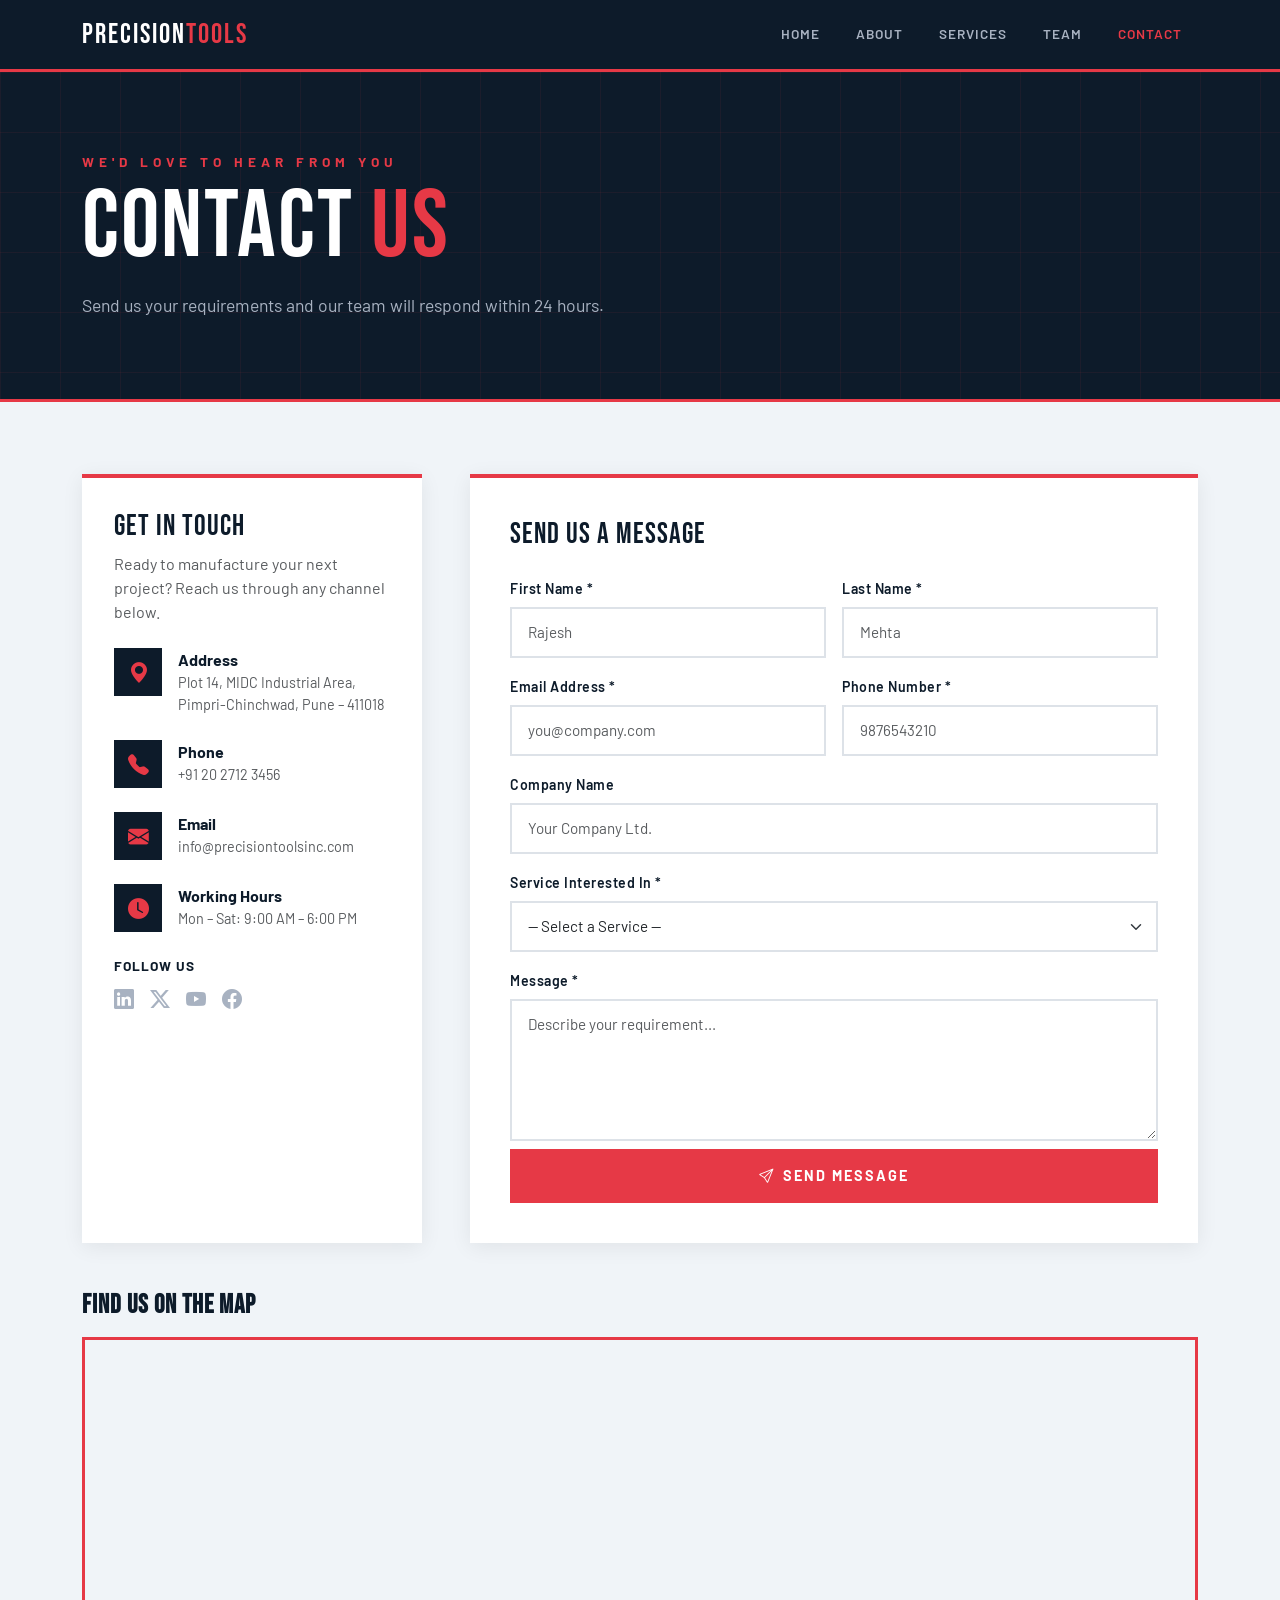
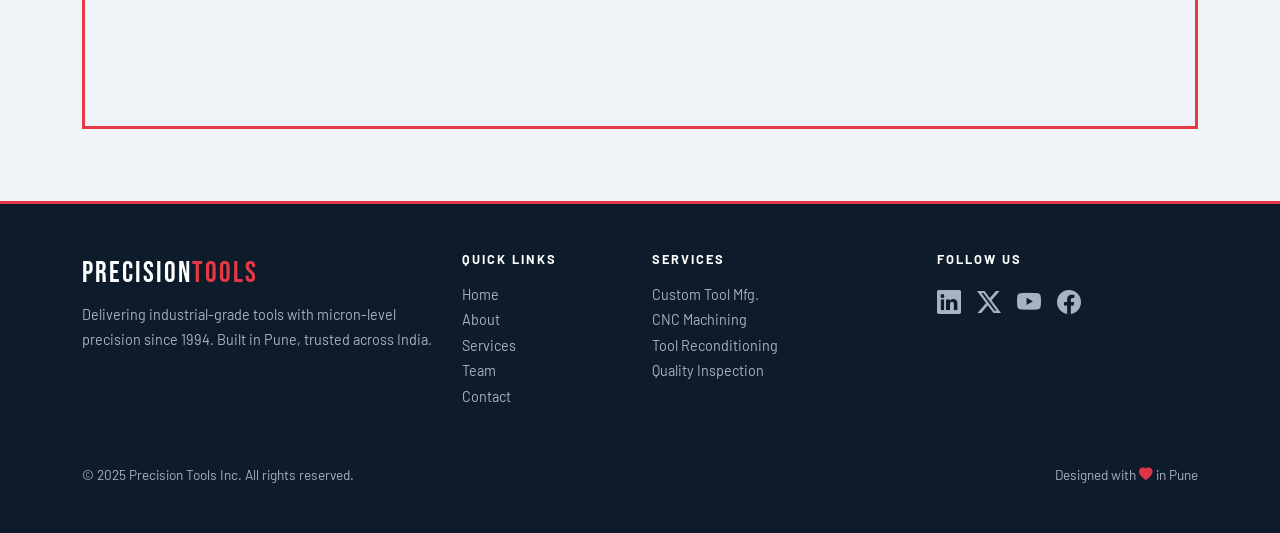
==== contact.html @ 05308b81 "Create contact.html" ====
<!DOCTYPE html>
<html lang="en">
<head>
  <meta charset="UTF-8" />
  <meta name="viewport" content="width=device-width, initial-scale=1.0"/>
  <title>Contact Us — Precision Tools Inc.</title>

  <!-- Bootstrap 5 CSS -->
  <link href="https://cdn.jsdelivr.net/npm/bootstrap@5.3.3/dist/css/bootstrap.min.css" rel="stylesheet"/>
  <!-- Bootstrap Icons -->
  <link href="https://cdn.jsdelivr.net/npm/bootstrap-icons@1.11.3/font/bootstrap-icons.css" rel="stylesheet"/>
  <!-- Google Fonts -->
  <link href="https://fonts.googleapis.com/css2?family=Bebas+Neue&family=Barlow:wght@300;400;500;600;700&display=swap" rel="stylesheet"/>
  <!-- Our Custom CSS -->
  <link rel="stylesheet" href="style.css"/>
</head>
<body>

<!-- ════════════════════════════════════════════════════════
     STICKY NAVBAR
════════════════════════════════════════════════════════ -->
<nav id="mainNav" class="navbar navbar-expand-lg">
  <div class="container">
    <a href="index.html" class="nav-brand">Precision<span>Tools</span></a>
    <button class="navbar-toggler" type="button" data-bs-toggle="collapse" data-bs-target="#navMenu">
      <span class="navbar-toggler-icon"></span>
    </button>
    <div class="collapse navbar-collapse" id="navMenu">
      <ul class="navbar-nav ms-auto gap-lg-1">
        <li class="nav-item"><a class="nav-link" href="index.html#home">Home</a></li>
        <li class="nav-item"><a class="nav-link" href="index.html#about">About</a></li>
        <li class="nav-item"><a class="nav-link" href="index.html#services">Services</a></li>
        <li class="nav-item"><a class="nav-link" href="index.html#team">Team</a></li>
        <li class="nav-item"><a class="nav-link active" href="contact.html">Contact</a></li>
      </ul>
    </div>
  </div>
</nav>

<!-- ════════════════════════════════════════════════════════
     PAGE HERO BANNER
════════════════════════════════════════════════════════ -->
<section class="contact-hero">
  <div class="container">
    <p class="hero-eyebrow mb-2">We'd Love to Hear From You</p>
    <h1 class="contact-hero-title">Contact <span>Us</span></h1>
    <p class="contact-hero-sub">Send us your requirements and our team will respond within 24 hours.</p>
  </div>
</section>

<!-- ════════════════════════════════════════════════════════
     CONTACT SECTION
════════════════════════════════════════════════════════ -->
<section id="contact" class="py-5 py-lg-6" style="background:var(--light);">
  <div class="container py-4">
    <div class="row g-5">

      <!-- Info Column -->
      <div class="col-lg-4">
        <div class="contact-info-box reveal">
          <h5 class="contact-box-title">Get In Touch</h5>
          <p class="text-muted mb-4">Ready to manufacture your next project? Reach us through any channel below.</p>

          <div class="contact-info-item">
            <div class="contact-icon"><i class="bi bi-geo-alt-fill"></i></div>
            <div>
              <strong>Address</strong>
              <p class="mb-0 text-muted" style="font-size:.9rem;">Plot 14, MIDC Industrial Area,<br>Pimpri-Chinchwad, Pune – 411018</p>
            </div>
          </div>

          <div class="contact-info-item">
            <div class="contact-icon"><i class="bi bi-telephone-fill"></i></div>
            <div>
              <strong>Phone</strong>
              <p class="mb-0 text-muted" style="font-size:.9rem;">+91 20 2712 3456</p>
            </div>
          </div>

          <div class="contact-info-item">
            <div class="contact-icon"><i class="bi bi-envelope-fill"></i></div>
            <div>
              <strong>Email</strong>
              <p class="mb-0 text-muted" style="font-size:.9rem;">info@precisiontoolsinc.com</p>
            </div>
          </div>

          <div class="contact-info-item">
            <div class="contact-icon"><i class="bi bi-clock-fill"></i></div>
            <div>
              <strong>Working Hours</strong>
              <p class="mb-0 text-muted" style="font-size:.9rem;">Mon – Sat: 9:00 AM – 6:00 PM</p>
            </div>
          </div>

          <!-- Social -->
          <div class="mt-4">
            <p class="fw-bold mb-2" style="font-size:.85rem; letter-spacing:1px; text-transform:uppercase;">Follow Us</p>
            <div class="d-flex gap-3 fs-5">
              <a href="#" class="contact-social-link"><i class="bi bi-linkedin"></i></a>
              <a href="#" class="contact-social-link"><i class="bi bi-twitter-x"></i></a>
              <a href="#" class="contact-social-link"><i class="bi bi-youtube"></i></a>
              <a href="#" class="contact-social-link"><i class="bi bi-facebook"></i></a>
            </div>
          </div>
        </div>
      </div>

      <!-- Form Column -->
      <div class="col-lg-8 reveal">
        <div class="contact-form-box">
          <h4 class="form-box-title mb-4">Send Us a Message</h4>

          <div id="formSuccess">
            <i class="bi bi-check-circle-fill me-2"></i>Thank you! Your message has been sent. We'll be in touch shortly.
          </div>

          <form id="contactForm" novalidate>
            <div class="row g-3">
              <div class="col-md-6">
                <label class="form-label" for="fname">First Name *</label>
                <input type="text" class="form-control" id="fname" placeholder="Rajesh" required minlength="2"/>
                <div class="invalid-feedback">Please enter your first name (min 2 characters).</div>
              </div>
              <div class="col-md-6">
                <label class="form-label" for="lname">Last Name *</label>
                <input type="text" class="form-control" id="lname" placeholder="Mehta" required minlength="2"/>
                <div class="invalid-feedback">Please enter your last name.</div>
              </div>
              <div class="col-md-6">
                <label class="form-label" for="email">Email Address *</label>
                <input type="email" class="form-control" id="email" placeholder="you@company.com" required/>
                <div class="invalid-feedback">Please enter a valid email address.</div>
              </div>
              <div class="col-md-6">
                <label class="form-label" for="phone">Phone Number *</label>
                <input type="tel" class="form-control" id="phone" placeholder="9876543210" required/>
                <div class="invalid-feedback">Enter a valid 10-digit Indian mobile number.</div>
              </div>
              <div class="col-12">
                <label class="form-label" for="company">Company Name</label>
                <input type="text" class="form-control" id="company" placeholder="Your Company Ltd."/>
              </div>
              <div class="col-12">
                <label class="form-label" for="service">Service Interested In *</label>
                <select class="form-select" id="service" required>
                  <option value="">— Select a Service —</option>
                  <option>Custom Tool Manufacturing</option>
                  <option>CNC Precision Machining</option>
                  <option>Tool Reconditioning</option>
                  <option>Quality Inspection</option>
                  <option>General Enquiry</option>
                </select>
                <div class="invalid-feedback">Please select a service.</div>
              </div>
              <div class="col-12">
                <label class="form-label" for="message">Message *</label>
                <textarea class="form-control" id="message" rows="5" placeholder="Describe your requirement..." required minlength="20"></textarea>
                <div class="invalid-feedback">Message must be at least 20 characters.</div>
              </div>
              <div class="col-12 mt-2">
                <button type="submit" class="btn-rust w-100 py-3">
                  <i class="bi bi-send me-2"></i>Send Message
                </button>
              </div>
            </div>
          </form>
        </div>
      </div>

    </div>

    <!-- Google Map Embed -->
    <div class="row mt-5 reveal">
      <div class="col-12">
        <h5 class="fw-bold mb-3" style="font-family:var(--font-display); font-size:1.6rem; letter-spacing:1px;">Find Us on the Map</h5>
        <div class="map-wrap">
          <iframe
            src="https://www.google.com/maps/embed?pb=!1m18!1m12!1m3!1d3781.7!2d73.8!3d18.62!2m3!1f0!2f0!3f0!3m2!1i1024!2i768!4f13.1!3m3!1m2!1s0x0%3A0x0!2sPimpri-Chinchwad%2C+Pune!5e0!3m2!1sen!2sin!4v1234567890"
            width="100%" height="380" style="border:0;" allowfullscreen="" loading="lazy"
            referrerpolicy="no-referrer-when-downgrade" title="Precision Tools Inc. Location">
          </iframe>
        </div>
      </div>
    </div>

  </div>
</section>

<!-- ════════════════════════════════════════════════════════
     FOOTER
════════════════════════════════════════════════════════ -->
<footer class="py-5">
  <div class="container">
    <div class="row g-4 mb-4">
      <div class="col-lg-4">
        <div class="brand mb-2">Precision<span>Tools</span></div>
        <p style="font-size:.9rem; line-height:1.7;">Delivering industrial-grade tools with micron-level precision since 1994. Built in Pune, trusted across India.</p>
      </div>
      <div class="col-sm-6 col-lg-2">
        <h6 class="text-white fw-bold mb-3 text-uppercase" style="letter-spacing:2px; font-size:.8rem;">Quick Links</h6>
        <ul class="list-unstyled" style="font-size:.9rem;">
          <li class="mb-1"><a href="index.html#home">Home</a></li>
          <li class="mb-1"><a href="index.html#about">About</a></li>
          <li class="mb-1"><a href="index.html#services">Services</a></li>
          <li class="mb-1"><a href="index.html#team">Team</a></li>
          <li><a href="contact.html">Contact</a></li>
        </ul>
      </div>
      <div class="col-sm-6 col-lg-3">
        <h6 class="text-white fw-bold mb-3 text-uppercase" style="letter-spacing:2px; font-size:.8rem;">Services</h6>
        <ul class="list-unstyled" style="font-size:.9rem;">
          <li class="mb-1"><a href="#">Custom Tool Mfg.</a></li>
          <li class="mb-1"><a href="#">CNC Machining</a></li>
          <li class="mb-1"><a href="#">Tool Reconditioning</a></li>
          <li><a href="#">Quality Inspection</a></li>
        </ul>
      </div>
      <div class="col-lg-3">
        <h6 class="text-white fw-bold mb-3 text-uppercase" style="letter-spacing:2px; font-size:.8rem;">Follow Us</h6>
        <div class="d-flex gap-3 fs-4">
          <a href="#"><i class="bi bi-linkedin"></i></a>
          <a href="#"><i class="bi bi-twitter-x"></i></a>
          <a href="#"><i class="bi bi-youtube"></i></a>
          <a href="#"><i class="bi bi-facebook"></i></a>
        </div>
      </div>
    </div>
    <hr class="footer-divider"/>
    <div class="d-flex flex-wrap justify-content-between align-items-center" style="font-size:.85rem;">
      <span>© 2025 Precision Tools Inc. All rights reserved.</span>
      <span>Designed with <i class="bi bi-heart-fill text-danger"></i> in Pune</span>
    </div>
  </div>
</footer>

<button id="backTop" title="Back to top"><i class="bi bi-arrow-up"></i></button>

<!-- Bootstrap JS -->
<script src="https://cdn.jsdelivr.net/npm/bootstrap@5.3.3/dist/js/bootstrap.bundle.min.js"></script>
<script>
  /* Nav shadow */
  const nav = document.getElementById('mainNav');
  window.addEventListener('scroll', () => nav.classList.toggle('scrolled', window.scrollY > 10));

  /* Scroll reveal */
  const reveals = document.querySelectorAll('.reveal');
  new IntersectionObserver((entries) => {
    entries.forEach(e => { if (e.isIntersecting) e.target.classList.add('visible'); });
  }, { threshold: 0.12 }).observe(reveals[0]);
  reveals.forEach(el => new IntersectionObserver((entries) => {
    entries.forEach(e => { if (e.isIntersecting) e.target.classList.add('visible'); });
  }, { threshold: 0.1 }).observe(el));

  /* Back to top */
  const backTop = document.getElementById('backTop');
  window.addEventListener('scroll', () => backTop.classList.toggle('show', window.scrollY > 300));
  backTop.addEventListener('click', () => window.scrollTo({ top: 0, behavior: 'smooth' }));

  /* Phone validation */
  const phoneInput = document.getElementById('phone');
  phoneInput.addEventListener('input', () => {
    const cleaned = phoneInput.value.replace(/[\s\-\+]/g, '');
    phoneInput.setCustomValidity(/^[6-9]\d{9}$/.test(cleaned) ? '' : 'invalid');
  });

  /* Form submit */
  const form = document.getElementById('contactForm');
  form.addEventListener('submit', function(e) {
    e.preventDefault();
    form.classList.add('was-validated');
    if (!form.checkValidity()) return;

    const btn = form.querySelector('button[type="submit"]');
    btn.innerHTML = '<span class="spinner-border spinner-border-sm me-2"></span>Sending…';
    btn.disabled = true;

    setTimeout(() => {
      form.reset();
      form.classList.remove('was-validated');
      btn.innerHTML = '<i class="bi bi-send me-2"></i>Send Message';
      btn.disabled = false;
      const success = document.getElementById('formSuccess');
      success.style.display = 'block';
      success.scrollIntoView({ behavior: 'smooth', block: 'center' });
      setTimeout(() => { success.style.display = 'none'; }, 6000);
    }, 1800);
  });

  /* Mobile menu close */
  document.querySelectorAll('.navbar-nav .nav-link').forEach(link => {
    link.addEventListener('click', () => {
      const menu = document.getElementById('navMenu');
      if (menu.classList.contains('show')) document.querySelector('.navbar-toggler').click();
    });
  });
</script>
</body>
</html>
---- style.css ----
:root {
  --steel:   #0d1b2a;
  --iron:    #1b263b;
  --rust:    #e63946;
  --silver:  #a8b2c1;
  --light:   #f0f4f8;
  --white:   #ffffff;
  --font-display: 'Bebas Neue', sans-serif;
  --font-body:    'Barlow', sans-serif;
  --nav-h: 72px;
}

/* ─── Reset / Base ──────────────────────────────────────── */
*, *::before, *::after { box-sizing: border-box; margin: 0; }
html { scroll-behavior: smooth; }
body {
  font-family: var(--font-body);
  background: var(--light);
  color: var(--steel);
  overflow-x: hidden;
}
section { scroll-margin-top: var(--nav-h); }

/* ─── Sticky Navbar ─────────────────────────────────────── */
#mainNav {
  background: var(--steel);
  height: var(--nav-h);
  position: sticky;
  top: 0;
  z-index: 1030;
  border-bottom: 3px solid var(--rust);
  transition: box-shadow .3s;
}
#mainNav.scrolled { box-shadow: 0 4px 24px rgba(0,0,0,.45); }
.nav-brand {
  font-family: var(--font-display);
  font-size: 1.75rem;
  letter-spacing: 2px;
  color: var(--white);
  text-decoration: none;
}
.nav-brand span { color: var(--rust); }
.navbar-toggler { border-color: var(--silver); }
.navbar-toggler-icon {
  background-image: url("data:image/svg+xml,%3csvg xmlns='http://www.w3.org/2000/svg' viewBox='0 0 30 30'%3e%3cpath stroke='rgba(168,178,193,1)' stroke-width='2' d='M4 7h22M4 15h22M4 23h22'/%3e%3c/svg%3e");
}
.navbar-nav .nav-link {
  color: var(--silver) !important;
  font-weight: 600;
  letter-spacing: 1px;
  text-transform: uppercase;
  font-size: .85rem;
  padding: .5rem 1rem !important;
  position: relative;
  transition: color .25s;
}
.navbar-nav .nav-link::after {
  content: '';
  position: absolute;
  bottom: -2px; left: 50%;
  width: 0; height: 2px;
  background: var(--rust);
  transition: width .3s, left .3s;
}
.navbar-nav .nav-link:hover { color: var(--white) !important; }
.navbar-nav .nav-link:hover::after { width: 100%; left: 0; }
.navbar-nav .nav-link.active { color: var(--rust) !important; }

/* ─── Hero Section ──────────────────────────────────────── */
#home {
  position: relative;
  min-height: calc(100vh - var(--nav-h));
  background: var(--steel);
  display: flex;
  align-items: center;
  overflow: hidden;
}
#home::before {
  content: '';
  position: absolute; inset: 0;
  background-image:
    linear-gradient(rgba(230,57,70,.08) 1px, transparent 1px),
    linear-gradient(90deg, rgba(230,57,70,.08) 1px, transparent 1px);
  background-size: 60px 60px;
  opacity: .6;
}
#home::after {
  content: '';
  position: absolute;
  right: -10%;
  top: 0;
  width: 55%;
  height: 100%;
  background: linear-gradient(135deg, var(--iron) 60%, transparent 100%);
  clip-path: polygon(15% 0,100% 0,100% 100%,0 100%);
}
.hero-content { position: relative; z-index: 2; }
.hero-eyebrow {
  font-size: .85rem;
  letter-spacing: 5px;
  text-transform: uppercase;
  color: var(--rust);
  font-weight: 700;
}
.hero-title {
  font-family: var(--font-display);
  font-size: clamp(3.5rem, 9vw, 7rem);
  line-height: .95;
  color: var(--white);
  letter-spacing: 2px;
}
.hero-title span { color: var(--rust); }
.hero-sub {
  font-size: 1.15rem;
  color: var(--silver);
  max-width: 520px;
  line-height: 1.7;
}
.btn-rust {
  background: var(--rust);
  color: #fff;
  font-family: var(--font-body);
  font-weight: 700;
  letter-spacing: 2px;
  text-transform: uppercase;
  padding: .85rem 2.5rem;
  border: none;
  border-radius: 0;
  font-size: .9rem;
  transition: background .25s, transform .2s;
  cursor: pointer;
}
.btn-rust:hover { background: #c1121f; color: #fff; transform: translateY(-2px); }
.btn-outline-silver {
  color: var(--silver);
  border: 2px solid var(--silver);
  font-weight: 700;
  letter-spacing: 2px;
  text-transform: uppercase;
  padding: .82rem 2.5rem;
  border-radius: 0;
  font-size: .9rem;
  transition: all .25s;
  text-decoration: none;
  display: inline-block;
}
.btn-outline-silver:hover { background: var(--silver); color: var(--steel); }
.hero-stat {
  border-left: 3px solid var(--rust);
  padding-left: 1rem;
}
.hero-stat .num {
  font-family: var(--font-display);
  font-size: 2.4rem;
  color: var(--white);
  line-height: 1;
}
.hero-stat .lbl { font-size: .8rem; color: var(--silver); letter-spacing: 2px; text-transform: uppercase; }

/* ─── Section Titles ─────────────────────────────────────── */
.section-tag {
  font-size: .8rem;
  letter-spacing: 4px;
  text-transform: uppercase;
  color: var(--rust);
  font-weight: 700;
}
.section-title {
  font-family: var(--font-display);
  font-size: clamp(2.2rem, 5vw, 3.5rem);
  color: var(--steel);
  letter-spacing: 1px;
  line-height: 1.05;
}
.title-line {
  width: 60px; height: 4px;
  background: var(--rust);
  margin: .75rem 0 1.5rem;
}

/* ─── About Section ──────────────────────────────────────── */
#about { background: var(--white); }
.about-img-wrap {
  position: relative;
  padding: 1.5rem 1.5rem 0 0;
}
.about-img-wrap img {
  width: 100%; display: block;
  border-radius: 2px;
  position: relative; z-index: 1;
}
.about-img-wrap::before {
  content: '';
  position: absolute;
  top: 0; right: 0;
  width: 80%; height: 80%;
  background: var(--rust);
  border-radius: 2px;
  z-index: 0;
}
.feature-icon {
  width: 48px; height: 48px;
  background: var(--rust);
  color: #fff;
  display: flex; align-items: center; justify-content: center;
  font-size: 1.3rem;
  flex-shrink: 0;
}

/* ─── Services ───────────────────────────────────────────── */
#services { background: var(--light); }
.service-card {
  background: var(--white);
  border-top: 4px solid var(--rust);
  padding: 2rem 1.75rem;
  height: 100%;
  transition: transform .3s, box-shadow .3s;
  box-shadow: 0 2px 12px rgba(0,0,0,.06);
}
.service-card:hover { transform: translateY(-6px); box-shadow: 0 12px 32px rgba(0,0,0,.12); }
.service-icon {
  font-size: 2.5rem;
  color: var(--rust);
  margin-bottom: 1rem;
}
.service-card h5 {
  font-family: var(--font-display);
  font-size: 1.4rem;
  letter-spacing: 1px;
  color: var(--steel);
}
.service-card p { color: #555; font-size: .95rem; line-height: 1.7; }

/* ─── Team ───────────────────────────────────────────────── */
#team { background: var(--steel); }
#team .section-title { color: var(--white); }
#team .section-tag { color: var(--rust); }
.team-card {
  background: var(--iron);
  overflow: hidden;
  transition: transform .3s, box-shadow .3s;
}
.team-card:hover { transform: translateY(-6px); box-shadow: 0 16px 40px rgba(0,0,0,.4); }
.team-avatar {
  width: 100%;
  aspect-ratio: 1;
  object-fit: cover;
  display: block;
  filter: grayscale(30%);
  transition: filter .3s;
}
.team-card:hover .team-avatar { filter: grayscale(0%); }
.team-info { padding: 1.5rem; }
.team-info h5 {
  font-family: var(--font-display);
  font-size: 1.4rem;
  color: var(--white);
  letter-spacing: 1px;
}
.team-info .role { color: var(--rust); font-size: .82rem; letter-spacing: 3px; text-transform: uppercase; font-weight: 700; }
.team-info p { color: var(--silver); font-size: .9rem; line-height: 1.6; margin-top: .75rem; }
.team-social a {
  color: var(--silver);
  margin-right: .75rem;
  font-size: 1.1rem;
  transition: color .2s;
}
.team-social a:hover { color: var(--rust); }

/* ─── Contact ────────────────────────────────────────────── */
#contact { background: var(--white); }
.contact-info-item {
  display: flex; align-items: flex-start; gap: 1rem;
  margin-bottom: 1.5rem;
}
.contact-icon {
  width: 48px; height: 48px;
  background: var(--steel);
  color: var(--rust);
  display: flex; align-items: center; justify-content: center;
  font-size: 1.3rem;
  flex-shrink: 0;
}
.form-control, .form-select {
  border-radius: 0 !important;
  border: 2px solid #dde2e8;
  padding: .75rem 1rem;
  font-family: var(--font-body);
  font-size: .95rem;
  transition: border-color .25s;
}
.form-control:focus, .form-select:focus {
  border-color: var(--rust);
  box-shadow: 0 0 0 .2rem rgba(230,57,70,.15);
}
.form-label { font-weight: 600; font-size: .88rem; letter-spacing: .5px; color: var(--steel); }
.form-control.is-invalid { border-color: var(--rust); }
.invalid-feedback { font-size: .82rem; }
#formSuccess {
  display: none;
  border-left: 4px solid #28a745;
  padding: 1rem 1.25rem;
  background: #f0fff4;
  color: #155724;
  font-weight: 600;
  margin-bottom: 1.5rem;
}

/* ─── Footer ─────────────────────────────────────────────── */
footer {
  background: var(--steel);
  border-top: 3px solid var(--rust);
  color: var(--silver);
}
footer .brand {
  font-family: var(--font-display);
  font-size: 1.8rem;
  letter-spacing: 2px;
  color: var(--white);
}
footer .brand span { color: var(--rust); }
footer a { color: var(--silver); text-decoration: none; transition: color .2s; }
footer a:hover { color: var(--rust); }
.footer-divider { border-color: var(--iron); }

/* ─── Scroll-reveal Animation ─────────────────────────────── */
.reveal { opacity: 0; transform: translateY(32px); transition: opacity .6s ease, transform .6s ease; }
.reveal.visible { opacity: 1; transform: none; }

/* ─── Back to Top ─────────────────────────────────────────── */
#backTop {
  position: fixed;
  bottom: 2rem; right: 2rem;
  width: 46px; height: 46px;
  background: var(--rust);
  color: #fff;
  border: none;
  display: flex; align-items: center; justify-content: center;
  font-size: 1.2rem;
  opacity: 0;
  pointer-events: none;
  transition: opacity .3s;
  z-index: 999;
  cursor: pointer;
}
#backTop.show { opacity: 1; pointer-events: auto; }

/* ─── Contact Page — Hero Banner ─────────────────────────── */
.contact-hero {
  background: var(--steel);
  padding: 5rem 0 4rem;
  position: relative;
  overflow: hidden;
  border-bottom: 3px solid var(--rust);
}
.contact-hero::before {
  content: '';
  position: absolute; inset: 0;
  background-image:
    linear-gradient(rgba(230,57,70,.07) 1px, transparent 1px),
    linear-gradient(90deg, rgba(230,57,70,.07) 1px, transparent 1px);
  background-size: 60px 60px;
}
.contact-hero-title {
  font-family: var(--font-display);
  font-size: clamp(3rem, 8vw, 6rem);
  color: var(--white);
  letter-spacing: 2px;
  line-height: 1;
  position: relative;
}
.contact-hero-title span { color: var(--rust); }
.contact-hero-sub {
  color: var(--silver);
  font-size: 1.1rem;
  margin-top: 1rem;
  position: relative;
}

/* ─── Contact Page — Info Box ────────────────────────────── */
.contact-info-box {
  background: var(--white);
  padding: 2rem;
  border-top: 4px solid var(--rust);
  box-shadow: 0 4px 20px rgba(0,0,0,.07);
  height: 100%;
}
.contact-box-title {
  font-family: var(--font-display);
  font-size: 1.8rem;
  letter-spacing: 1px;
  color: var(--steel);
  margin-bottom: 0.5rem;
}
.contact-social-link {
  color: var(--silver);
  transition: color .2s;
}
.contact-social-link:hover { color: var(--rust); }

/* ─── Contact Page — Form Box ────────────────────────────── */
.contact-form-box {
  background: var(--white);
  padding: 2.5rem;
  border-top: 4px solid var(--rust);
  box-shadow: 0 4px 20px rgba(0,0,0,.07);
}
.form-box-title {
  font-family: var(--font-display);
  font-size: 1.8rem;
  letter-spacing: 1px;
  color: var(--steel);
}

/* ─── Contact Page — Map ─────────────────────────────────── */
.map-wrap {
  border: 3px solid var(--rust);
  overflow: hidden;
}

/* ─── CTA Banner (index.html bottom) ────────────────────── */
.cta-banner {
  background: var(--rust);
  padding: 2.5rem 3rem;
}
.cta-title {
  font-family: var(--font-display);
  font-size: 2rem;
  letter-spacing: 1px;
  color: var(--white);
  margin-bottom: .4rem;
}
.cta-sub { color: rgba(255,255,255,.85); font-size: 1rem; }
.cta-banner .btn-rust {
  background: var(--white);
  color: var(--rust);
  display: inline-block;
  text-decoration: none;
}
.cta-banner .btn-rust:hover { background: var(--steel); color: var(--white); transform: translateY(-2px); }
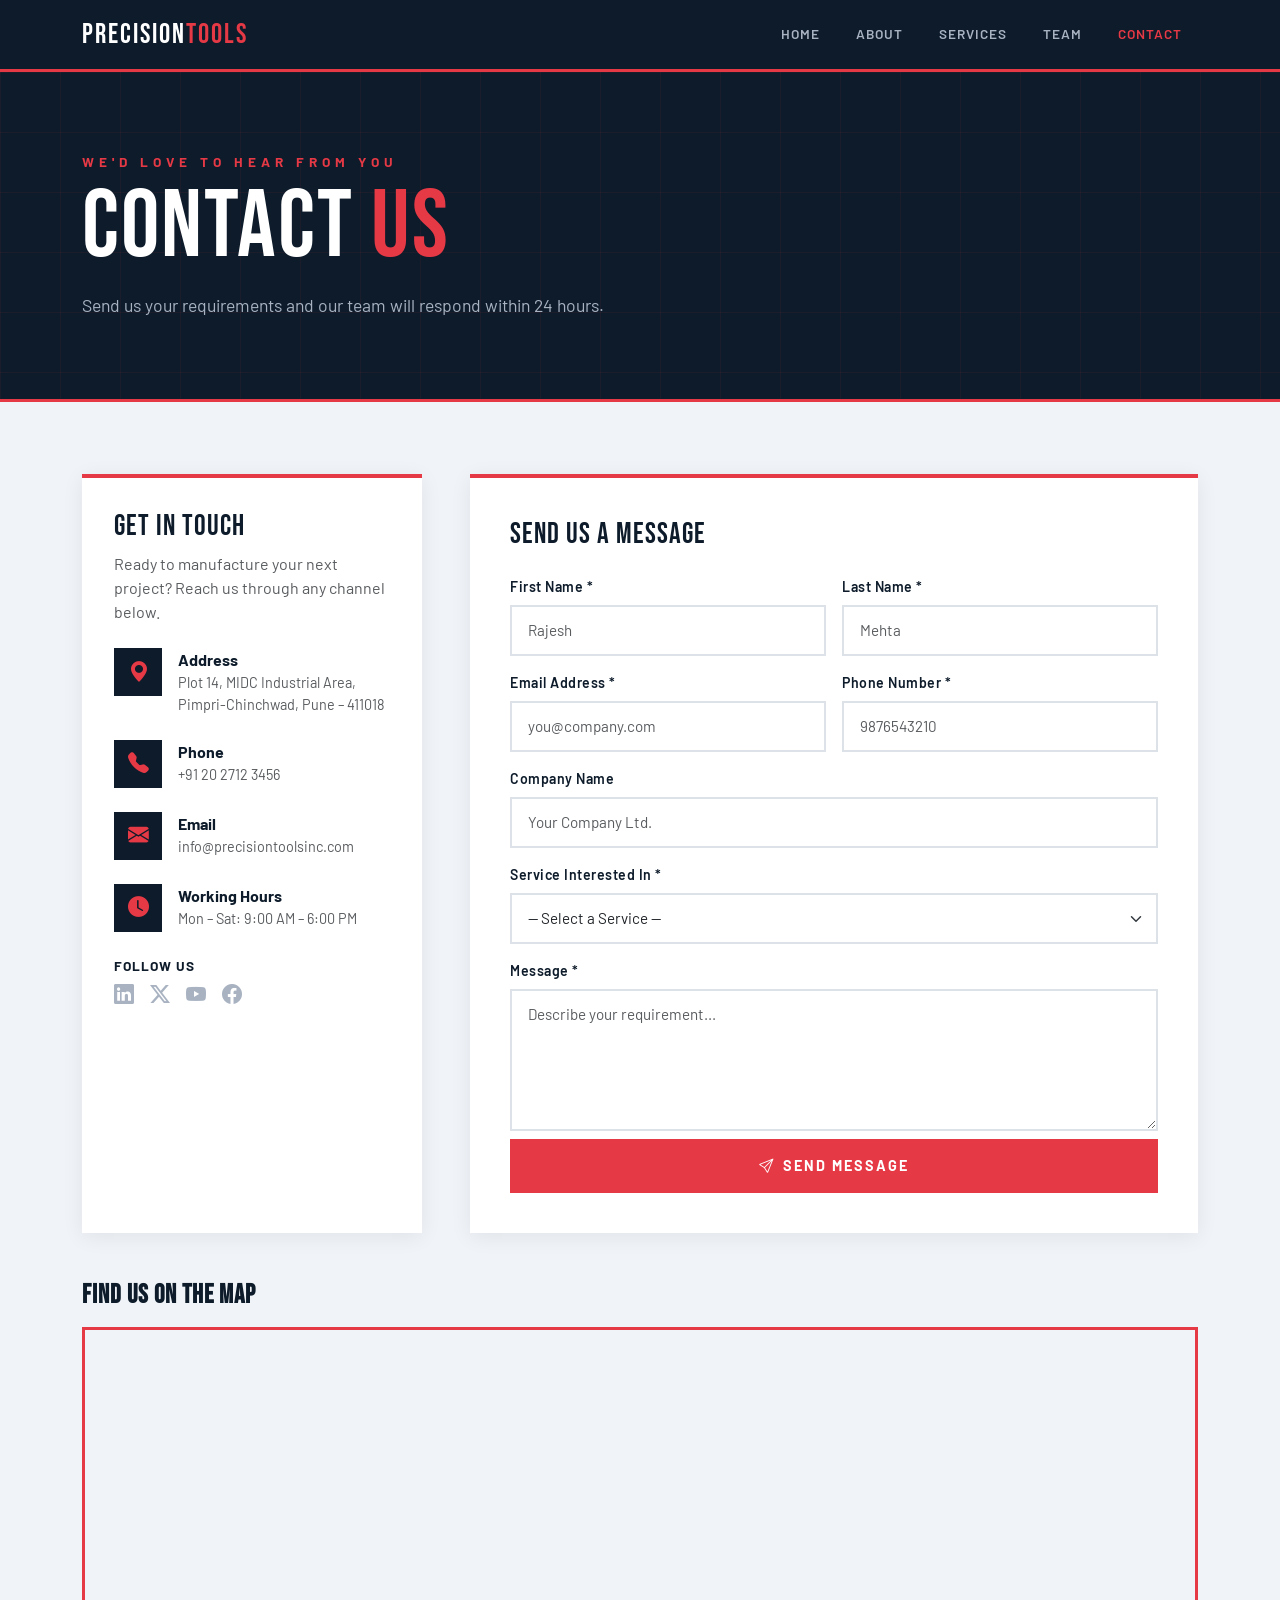
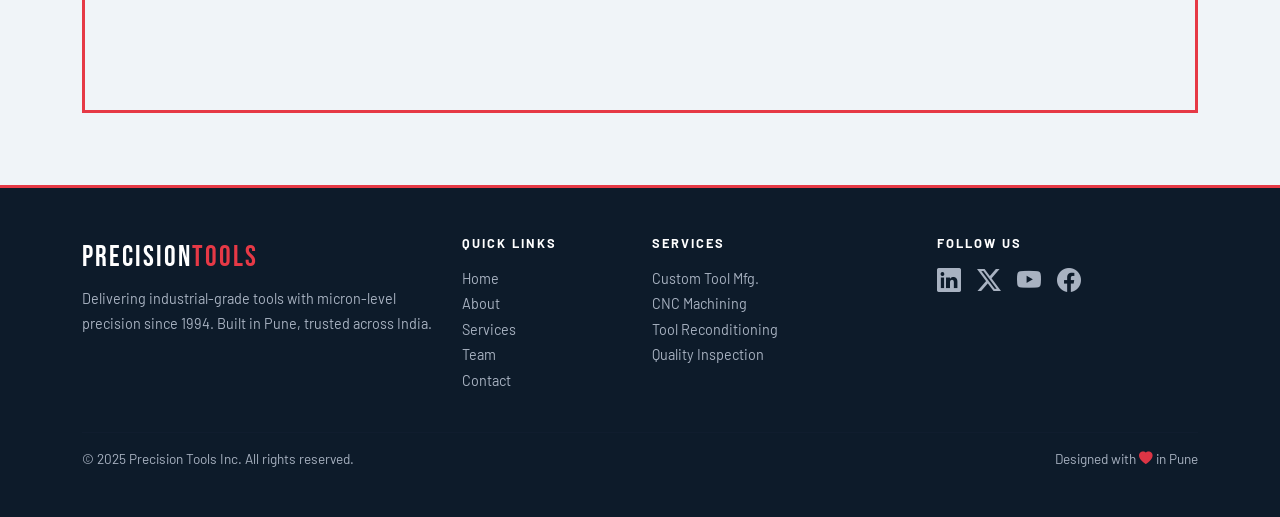
==== commit b800fc49: "Update contact.html" ====
--- a/contact.html
+++ b/contact.html
@@ -1,24 +1,14 @@
-<!DOCTYPE html>
-<html lang="en">
+<html>
 <head>
-  <meta charset="UTF-8" />
-  <meta name="viewport" content="width=device-width, initial-scale=1.0"/>
   <title>Contact Us — Precision Tools Inc.</title>
 
-  <!-- Bootstrap 5 CSS -->
   <link href="https://cdn.jsdelivr.net/npm/bootstrap@5.3.3/dist/css/bootstrap.min.css" rel="stylesheet"/>
-  <!-- Bootstrap Icons -->
   <link href="https://cdn.jsdelivr.net/npm/bootstrap-icons@1.11.3/font/bootstrap-icons.css" rel="stylesheet"/>
-  <!-- Google Fonts -->
   <link href="https://fonts.googleapis.com/css2?family=Bebas+Neue&family=Barlow:wght@300;400;500;600;700&display=swap" rel="stylesheet"/>
-  <!-- Our Custom CSS -->
   <link rel="stylesheet" href="style.css"/>
 </head>
 <body>
 
-<!-- ════════════════════════════════════════════════════════
-     STICKY NAVBAR
-════════════════════════════════════════════════════════ -->
 <nav id="mainNav" class="navbar navbar-expand-lg">
   <div class="container">
     <a href="index.html" class="nav-brand">Precision<span>Tools</span></a>
@@ -37,9 +27,6 @@
   </div>
 </nav>
 
-<!-- ════════════════════════════════════════════════════════
-     PAGE HERO BANNER
-════════════════════════════════════════════════════════ -->
 <section class="contact-hero">
   <div class="container">
     <p class="hero-eyebrow mb-2">We'd Love to Hear From You</p>
@@ -48,9 +35,6 @@
   </div>
 </section>
 
-<!-- ════════════════════════════════════════════════════════
-     CONTACT SECTION
-════════════════════════════════════════════════════════ -->
 <section id="contact" class="py-5 py-lg-6" style="background:var(--light);">
   <div class="container py-4">
     <div class="row g-5">
@@ -93,7 +77,6 @@
             </div>
           </div>
 
-          <!-- Social -->
           <div class="mt-4">
             <p class="fw-bold mb-2" style="font-size:.85rem; letter-spacing:1px; text-transform:uppercase;">Follow Us</p>
             <div class="d-flex gap-3 fs-5">
@@ -105,8 +88,7 @@
           </div>
         </div>
       </div>
-
-      <!-- Form Column -->
+      
       <div class="col-lg-8 reveal">
         <div class="contact-form-box">
           <h4 class="form-box-title mb-4">Send Us a Message</h4>
@@ -169,8 +151,6 @@
       </div>
 
     </div>
-
-    <!-- Google Map Embed -->
     <div class="row mt-5 reveal">
       <div class="col-12">
         <h5 class="fw-bold mb-3" style="font-family:var(--font-display); font-size:1.6rem; letter-spacing:1px;">Find Us on the Map</h5>
@@ -187,9 +167,6 @@
   </div>
 </section>
 
-<!-- ════════════════════════════════════════════════════════
-     FOOTER
-════════════════════════════════════════════════════════ -->
 <footer class="py-5">
   <div class="container">
     <div class="row g-4 mb-4">
@@ -236,14 +213,12 @@
 
 <button id="backTop" title="Back to top"><i class="bi bi-arrow-up"></i></button>
 
-<!-- Bootstrap JS -->
 <script src="https://cdn.jsdelivr.net/npm/bootstrap@5.3.3/dist/js/bootstrap.bundle.min.js"></script>
 <script>
-  /* Nav shadow */
+
   const nav = document.getElementById('mainNav');
   window.addEventListener('scroll', () => nav.classList.toggle('scrolled', window.scrollY > 10));
 
-  /* Scroll reveal */
   const reveals = document.querySelectorAll('.reveal');
   new IntersectionObserver((entries) => {
     entries.forEach(e => { if (e.isIntersecting) e.target.classList.add('visible'); });
@@ -252,19 +227,16 @@
     entries.forEach(e => { if (e.isIntersecting) e.target.classList.add('visible'); });
   }, { threshold: 0.1 }).observe(el));
 
-  /* Back to top */
   const backTop = document.getElementById('backTop');
   window.addEventListener('scroll', () => backTop.classList.toggle('show', window.scrollY > 300));
   backTop.addEventListener('click', () => window.scrollTo({ top: 0, behavior: 'smooth' }));
 
-  /* Phone validation */
   const phoneInput = document.getElementById('phone');
   phoneInput.addEventListener('input', () => {
     const cleaned = phoneInput.value.replace(/[\s\-\+]/g, '');
     phoneInput.setCustomValidity(/^[6-9]\d{9}$/.test(cleaned) ? '' : 'invalid');
   });
 
-  /* Form submit */
   const form = document.getElementById('contactForm');
   form.addEventListener('submit', function(e) {
     e.preventDefault();
@@ -287,7 +259,6 @@
     }, 1800);
   });
 
-  /* Mobile menu close */
   document.querySelectorAll('.navbar-nav .nav-link').forEach(link => {
     link.addEventListener('click', () => {
       const menu = document.getElementById('navMenu');
--- a/style.css
+++ b/style.css
@@ -11,7 +11,6 @@
   --nav-h: 72px;
 }
 
-/* ─── Reset / Base ──────────────────────────────────────── */
 *, *::before, *::after { box-sizing: border-box; margin: 0; }
 html { scroll-behavior: smooth; }
 body {
@@ -22,7 +21,6 @@
 }
 section { scroll-margin-top: var(--nav-h); }
 
-/* ─── Sticky Navbar ─────────────────────────────────────── */
 #mainNav {
   background: var(--steel);
   height: var(--nav-h);
@@ -67,7 +65,6 @@
 .navbar-nav .nav-link:hover::after { width: 100%; left: 0; }
 .navbar-nav .nav-link.active { color: var(--rust) !important; }
 
-/* ─── Hero Section ──────────────────────────────────────── */
 #home {
   position: relative;
   min-height: calc(100vh - var(--nav-h));
@@ -158,7 +155,6 @@
 }
 .hero-stat .lbl { font-size: .8rem; color: var(--silver); letter-spacing: 2px; text-transform: uppercase; }
 
-/* ─── Section Titles ─────────────────────────────────────── */
 .section-tag {
   font-size: .8rem;
   letter-spacing: 4px;
@@ -179,7 +175,6 @@
   margin: .75rem 0 1.5rem;
 }
 
-/* ─── About Section ──────────────────────────────────────── */
 #about { background: var(--white); }
 .about-img-wrap {
   position: relative;
@@ -208,7 +203,6 @@
   flex-shrink: 0;
 }
 
-/* ─── Services ───────────────────────────────────────────── */
 #services { background: var(--light); }
 .service-card {
   background: var(--white);
@@ -232,7 +226,6 @@
 }
 .service-card p { color: #555; font-size: .95rem; line-height: 1.7; }
 
-/* ─── Team ───────────────────────────────────────────────── */
 #team { background: var(--steel); }
 #team .section-title { color: var(--white); }
 #team .section-tag { color: var(--rust); }
@@ -268,7 +261,6 @@
 }
 .team-social a:hover { color: var(--rust); }
 
-/* ─── Contact ────────────────────────────────────────────── */
 #contact { background: var(--white); }
 .contact-info-item {
   display: flex; align-items: flex-start; gap: 1rem;
@@ -307,7 +299,6 @@
   margin-bottom: 1.5rem;
 }
 
-/* ─── Footer ─────────────────────────────────────────────── */
 footer {
   background: var(--steel);
   border-top: 3px solid var(--rust);
@@ -324,11 +315,10 @@
 footer a:hover { color: var(--rust); }
 .footer-divider { border-color: var(--iron); }
 
-/* ─── Scroll-reveal Animation ─────────────────────────────── */
 .reveal { opacity: 0; transform: translateY(32px); transition: opacity .6s ease, transform .6s ease; }
 .reveal.visible { opacity: 1; transform: none; }
 
-/* ─── Back to Top ─────────────────────────────────────────── */
+
 #backTop {
   position: fixed;
   bottom: 2rem; right: 2rem;
@@ -345,8 +335,6 @@
   cursor: pointer;
 }
 #backTop.show { opacity: 1; pointer-events: auto; }
-
-/* ─── Contact Page — Hero Banner ─────────────────────────── */
 .contact-hero {
   background: var(--steel);
   padding: 5rem 0 4rem;
@@ -378,7 +366,6 @@
   position: relative;
 }
 
-/* ─── Contact Page — Info Box ────────────────────────────── */
 .contact-info-box {
   background: var(--white);
   padding: 2rem;
@@ -399,7 +386,6 @@
 }
 .contact-social-link:hover { color: var(--rust); }
 
-/* ─── Contact Page — Form Box ────────────────────────────── */
 .contact-form-box {
   background: var(--white);
   padding: 2.5rem;
@@ -413,13 +399,10 @@
   color: var(--steel);
 }
 
-/* ─── Contact Page — Map ─────────────────────────────────── */
 .map-wrap {
   border: 3px solid var(--rust);
   overflow: hidden;
 }
-
-/* ─── CTA Banner (index.html bottom) ────────────────────── */
 .cta-banner {
   background: var(--rust);
   padding: 2.5rem 3rem;
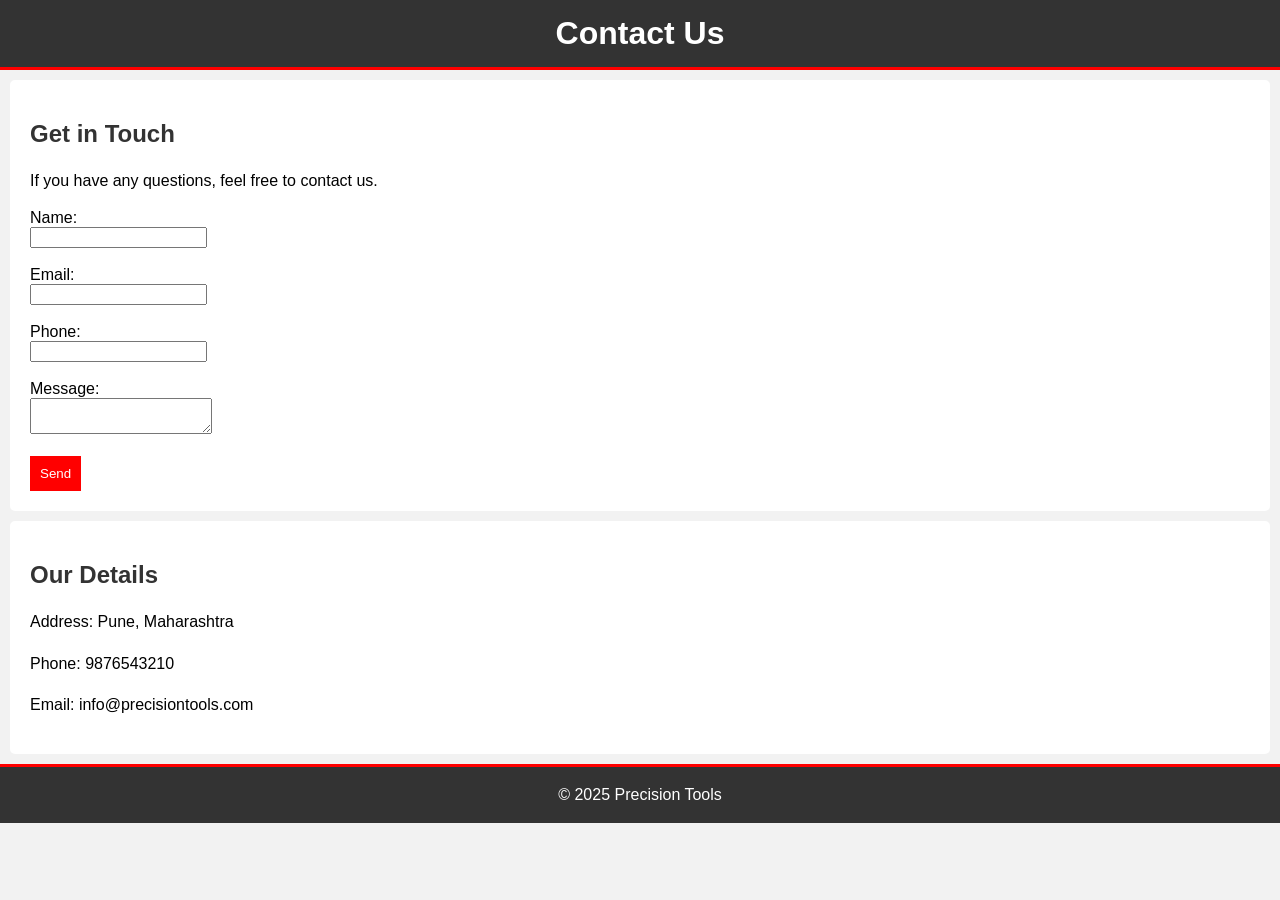
==== commit 08ee33ae: "Update contact.html" ====
--- a/contact.html
+++ b/contact.html
@@ -1,270 +1,50 @@
+<!DOCTYPE html>
 <html>
 <head>
-  <title>Contact Us — Precision Tools Inc.</title>
-
-  <link href="https://cdn.jsdelivr.net/npm/bootstrap@5.3.3/dist/css/bootstrap.min.css" rel="stylesheet"/>
-  <link href="https://cdn.jsdelivr.net/npm/bootstrap-icons@1.11.3/font/bootstrap-icons.css" rel="stylesheet"/>
-  <link href="https://fonts.googleapis.com/css2?family=Bebas+Neue&family=Barlow:wght@300;400;500;600;700&display=swap" rel="stylesheet"/>
-  <link rel="stylesheet" href="style.css"/>
+<title>Contact Us</title>
+<link rel="stylesheet" href="style.css">
 </head>
 <body>
 
-<nav id="mainNav" class="navbar navbar-expand-lg">
-  <div class="container">
-    <a href="index.html" class="nav-brand">Precision<span>Tools</span></a>
-    <button class="navbar-toggler" type="button" data-bs-toggle="collapse" data-bs-target="#navMenu">
-      <span class="navbar-toggler-icon"></span>
-    </button>
-    <div class="collapse navbar-collapse" id="navMenu">
-      <ul class="navbar-nav ms-auto gap-lg-1">
-        <li class="nav-item"><a class="nav-link" href="index.html#home">Home</a></li>
-        <li class="nav-item"><a class="nav-link" href="index.html#about">About</a></li>
-        <li class="nav-item"><a class="nav-link" href="index.html#services">Services</a></li>
-        <li class="nav-item"><a class="nav-link" href="index.html#team">Team</a></li>
-        <li class="nav-item"><a class="nav-link active" href="contact.html">Contact</a></li>
-      </ul>
-    </div>
-  </div>
-</nav>
+<header>
+  <h1>Contact Us</h1>
+</header>
 
-<section class="contact-hero">
-  <div class="container">
-    <p class="hero-eyebrow mb-2">We'd Love to Hear From You</p>
-    <h1 class="contact-hero-title">Contact <span>Us</span></h1>
-    <p class="contact-hero-sub">Send us your requirements and our team will respond within 24 hours.</p>
-  </div>
+<section>
+  <h2>Get in Touch</h2>
+
+  <p>
+    If you have any questions, feel free to contact us.
+  </p>
+
+  <form>
+    <label>Name:</label><br>
+    <input type="text"><br><br>
+
+    <label>Email:</label><br>
+    <input type="email"><br><br>
+
+    <label>Phone:</label><br>
+    <input type="text"><br><br>
+
+    <label>Message:</label><br>
+    <textarea></textarea><br><br>
+
+    <button>Send</button>
+  </form>
 </section>
 
-<section id="contact" class="py-5 py-lg-6" style="background:var(--light);">
-  <div class="container py-4">
-    <div class="row g-5">
+<section>
+  <h2>Our Details</h2>
 
-      <!-- Info Column -->
-      <div class="col-lg-4">
-        <div class="contact-info-box reveal">
-          <h5 class="contact-box-title">Get In Touch</h5>
-          <p class="text-muted mb-4">Ready to manufacture your next project? Reach us through any channel below.</p>
-
-          <div class="contact-info-item">
-            <div class="contact-icon"><i class="bi bi-geo-alt-fill"></i></div>
-            <div>
-              <strong>Address</strong>
-              <p class="mb-0 text-muted" style="font-size:.9rem;">Plot 14, MIDC Industrial Area,<br>Pimpri-Chinchwad, Pune – 411018</p>
-            </div>
-          </div>
-
-          <div class="contact-info-item">
-            <div class="contact-icon"><i class="bi bi-telephone-fill"></i></div>
-            <div>
-              <strong>Phone</strong>
-              <p class="mb-0 text-muted" style="font-size:.9rem;">+91 20 2712 3456</p>
-            </div>
-          </div>
-
-          <div class="contact-info-item">
-            <div class="contact-icon"><i class="bi bi-envelope-fill"></i></div>
-            <div>
-              <strong>Email</strong>
-              <p class="mb-0 text-muted" style="font-size:.9rem;">info@precisiontoolsinc.com</p>
-            </div>
-          </div>
-
-          <div class="contact-info-item">
-            <div class="contact-icon"><i class="bi bi-clock-fill"></i></div>
-            <div>
-              <strong>Working Hours</strong>
-              <p class="mb-0 text-muted" style="font-size:.9rem;">Mon – Sat: 9:00 AM – 6:00 PM</p>
-            </div>
-          </div>
-
-          <div class="mt-4">
-            <p class="fw-bold mb-2" style="font-size:.85rem; letter-spacing:1px; text-transform:uppercase;">Follow Us</p>
-            <div class="d-flex gap-3 fs-5">
-              <a href="#" class="contact-social-link"><i class="bi bi-linkedin"></i></a>
-              <a href="#" class="contact-social-link"><i class="bi bi-twitter-x"></i></a>
-              <a href="#" class="contact-social-link"><i class="bi bi-youtube"></i></a>
-              <a href="#" class="contact-social-link"><i class="bi bi-facebook"></i></a>
-            </div>
-          </div>
-        </div>
-      </div>
-      
-      <div class="col-lg-8 reveal">
-        <div class="contact-form-box">
-          <h4 class="form-box-title mb-4">Send Us a Message</h4>
-
-          <div id="formSuccess">
-            <i class="bi bi-check-circle-fill me-2"></i>Thank you! Your message has been sent. We'll be in touch shortly.
-          </div>
-
-          <form id="contactForm" novalidate>
-            <div class="row g-3">
-              <div class="col-md-6">
-                <label class="form-label" for="fname">First Name *</label>
-                <input type="text" class="form-control" id="fname" placeholder="Rajesh" required minlength="2"/>
-                <div class="invalid-feedback">Please enter your first name (min 2 characters).</div>
-              </div>
-              <div class="col-md-6">
-                <label class="form-label" for="lname">Last Name *</label>
-                <input type="text" class="form-control" id="lname" placeholder="Mehta" required minlength="2"/>
-                <div class="invalid-feedback">Please enter your last name.</div>
-              </div>
-              <div class="col-md-6">
-                <label class="form-label" for="email">Email Address *</label>
-                <input type="email" class="form-control" id="email" placeholder="you@company.com" required/>
-                <div class="invalid-feedback">Please enter a valid email address.</div>
-              </div>
-              <div class="col-md-6">
-                <label class="form-label" for="phone">Phone Number *</label>
-                <input type="tel" class="form-control" id="phone" placeholder="9876543210" required/>
-                <div class="invalid-feedback">Enter a valid 10-digit Indian mobile number.</div>
-              </div>
-              <div class="col-12">
-                <label class="form-label" for="company">Company Name</label>
-                <input type="text" class="form-control" id="company" placeholder="Your Company Ltd."/>
-              </div>
-              <div class="col-12">
-                <label class="form-label" for="service">Service Interested In *</label>
-                <select class="form-select" id="service" required>
-                  <option value="">— Select a Service —</option>
-                  <option>Custom Tool Manufacturing</option>
-                  <option>CNC Precision Machining</option>
-                  <option>Tool Reconditioning</option>
-                  <option>Quality Inspection</option>
-                  <option>General Enquiry</option>
-                </select>
-                <div class="invalid-feedback">Please select a service.</div>
-              </div>
-              <div class="col-12">
-                <label class="form-label" for="message">Message *</label>
-                <textarea class="form-control" id="message" rows="5" placeholder="Describe your requirement..." required minlength="20"></textarea>
-                <div class="invalid-feedback">Message must be at least 20 characters.</div>
-              </div>
-              <div class="col-12 mt-2">
-                <button type="submit" class="btn-rust w-100 py-3">
-                  <i class="bi bi-send me-2"></i>Send Message
-                </button>
-              </div>
-            </div>
-          </form>
-        </div>
-      </div>
-
-    </div>
-    <div class="row mt-5 reveal">
-      <div class="col-12">
-        <h5 class="fw-bold mb-3" style="font-family:var(--font-display); font-size:1.6rem; letter-spacing:1px;">Find Us on the Map</h5>
-        <div class="map-wrap">
-          <iframe
-            src="https://www.google.com/maps/embed?pb=!1m18!1m12!1m3!1d3781.7!2d73.8!3d18.62!2m3!1f0!2f0!3f0!3m2!1i1024!2i768!4f13.1!3m3!1m2!1s0x0%3A0x0!2sPimpri-Chinchwad%2C+Pune!5e0!3m2!1sen!2sin!4v1234567890"
-            width="100%" height="380" style="border:0;" allowfullscreen="" loading="lazy"
-            referrerpolicy="no-referrer-when-downgrade" title="Precision Tools Inc. Location">
-          </iframe>
-        </div>
-      </div>
-    </div>
-
-  </div>
+  <p>Address: Pune, Maharashtra</p>
+  <p>Phone: 9876543210</p>
+  <p>Email: info@precisiontools.com</p>
 </section>
 
-<footer class="py-5">
-  <div class="container">
-    <div class="row g-4 mb-4">
-      <div class="col-lg-4">
-        <div class="brand mb-2">Precision<span>Tools</span></div>
-        <p style="font-size:.9rem; line-height:1.7;">Delivering industrial-grade tools with micron-level precision since 1994. Built in Pune, trusted across India.</p>
-      </div>
-      <div class="col-sm-6 col-lg-2">
-        <h6 class="text-white fw-bold mb-3 text-uppercase" style="letter-spacing:2px; font-size:.8rem;">Quick Links</h6>
-        <ul class="list-unstyled" style="font-size:.9rem;">
-          <li class="mb-1"><a href="index.html#home">Home</a></li>
-          <li class="mb-1"><a href="index.html#about">About</a></li>
-          <li class="mb-1"><a href="index.html#services">Services</a></li>
-          <li class="mb-1"><a href="index.html#team">Team</a></li>
-          <li><a href="contact.html">Contact</a></li>
-        </ul>
-      </div>
-      <div class="col-sm-6 col-lg-3">
-        <h6 class="text-white fw-bold mb-3 text-uppercase" style="letter-spacing:2px; font-size:.8rem;">Services</h6>
-        <ul class="list-unstyled" style="font-size:.9rem;">
-          <li class="mb-1"><a href="#">Custom Tool Mfg.</a></li>
-          <li class="mb-1"><a href="#">CNC Machining</a></li>
-          <li class="mb-1"><a href="#">Tool Reconditioning</a></li>
-          <li><a href="#">Quality Inspection</a></li>
-        </ul>
-      </div>
-      <div class="col-lg-3">
-        <h6 class="text-white fw-bold mb-3 text-uppercase" style="letter-spacing:2px; font-size:.8rem;">Follow Us</h6>
-        <div class="d-flex gap-3 fs-4">
-          <a href="#"><i class="bi bi-linkedin"></i></a>
-          <a href="#"><i class="bi bi-twitter-x"></i></a>
-          <a href="#"><i class="bi bi-youtube"></i></a>
-          <a href="#"><i class="bi bi-facebook"></i></a>
-        </div>
-      </div>
-    </div>
-    <hr class="footer-divider"/>
-    <div class="d-flex flex-wrap justify-content-between align-items-center" style="font-size:.85rem;">
-      <span>© 2025 Precision Tools Inc. All rights reserved.</span>
-      <span>Designed with <i class="bi bi-heart-fill text-danger"></i> in Pune</span>
-    </div>
-  </div>
+<footer>
+  <p>© 2025 Precision Tools</p>
 </footer>
 
-<button id="backTop" title="Back to top"><i class="bi bi-arrow-up"></i></button>
-
-<script src="https://cdn.jsdelivr.net/npm/bootstrap@5.3.3/dist/js/bootstrap.bundle.min.js"></script>
-<script>
-
-  const nav = document.getElementById('mainNav');
-  window.addEventListener('scroll', () => nav.classList.toggle('scrolled', window.scrollY > 10));
-
-  const reveals = document.querySelectorAll('.reveal');
-  new IntersectionObserver((entries) => {
-    entries.forEach(e => { if (e.isIntersecting) e.target.classList.add('visible'); });
-  }, { threshold: 0.12 }).observe(reveals[0]);
-  reveals.forEach(el => new IntersectionObserver((entries) => {
-    entries.forEach(e => { if (e.isIntersecting) e.target.classList.add('visible'); });
-  }, { threshold: 0.1 }).observe(el));
-
-  const backTop = document.getElementById('backTop');
-  window.addEventListener('scroll', () => backTop.classList.toggle('show', window.scrollY > 300));
-  backTop.addEventListener('click', () => window.scrollTo({ top: 0, behavior: 'smooth' }));
-
-  const phoneInput = document.getElementById('phone');
-  phoneInput.addEventListener('input', () => {
-    const cleaned = phoneInput.value.replace(/[\s\-\+]/g, '');
-    phoneInput.setCustomValidity(/^[6-9]\d{9}$/.test(cleaned) ? '' : 'invalid');
-  });
-
-  const form = document.getElementById('contactForm');
-  form.addEventListener('submit', function(e) {
-    e.preventDefault();
-    form.classList.add('was-validated');
-    if (!form.checkValidity()) return;
-
-    const btn = form.querySelector('button[type="submit"]');
-    btn.innerHTML = '<span class="spinner-border spinner-border-sm me-2"></span>Sending…';
-    btn.disabled = true;
-
-    setTimeout(() => {
-      form.reset();
-      form.classList.remove('was-validated');
-      btn.innerHTML = '<i class="bi bi-send me-2"></i>Send Message';
-      btn.disabled = false;
-      const success = document.getElementById('formSuccess');
-      success.style.display = 'block';
-      success.scrollIntoView({ behavior: 'smooth', block: 'center' });
-      setTimeout(() => { success.style.display = 'none'; }, 6000);
-    }, 1800);
-  });
-
-  document.querySelectorAll('.navbar-nav .nav-link').forEach(link => {
-    link.addEventListener('click', () => {
-      const menu = document.getElementById('navMenu');
-      if (menu.classList.contains('show')) document.querySelector('.navbar-toggler').click();
-    });
-  });
-</script>
 </body>
 </html>
--- a/style.css
+++ b/style.css
@@ -1,424 +1,134 @@
-
-:root {
-  --steel:   #0d1b2a;
-  --iron:    #1b263b;
-  --rust:    #e63946;
-  --silver:  #a8b2c1;
-  --light:   #f0f4f8;
-  --white:   #ffffff;
-  --font-display: 'Bebas Neue', sans-serif;
-  --font-body:    'Barlow', sans-serif;
-  --nav-h: 72px;
+body {
+  font-family: Arial;
+  margin: 0;
+  background: #f2f2f2;
 }
 
-*, *::before, *::after { box-sizing: border-box; margin: 0; }
-html { scroll-behavior: smooth; }
-body {
-  font-family: var(--font-body);
-  background: var(--light);
-  color: var(--steel);
-  overflow-x: hidden;
+/* Header */
+header {
+  background: #333;
+  color: white;
+  text-align: center;
+  padding: 15px;
 }
-section { scroll-margin-top: var(--nav-h); }
 
-#mainNav {
-  background: var(--steel);
-  height: var(--nav-h);
-  position: sticky;
-  top: 0;
-  z-index: 1030;
-  border-bottom: 3px solid var(--rust);
-  transition: box-shadow .3s;
+nav {
+  margin-top: 10px;
 }
-#mainNav.scrolled { box-shadow: 0 4px 24px rgba(0,0,0,.45); }
-.nav-brand {
-  font-family: var(--font-display);
-  font-size: 1.75rem;
-  letter-spacing: 2px;
-  color: var(--white);
+
+nav a {
+  color: white;
+  margin: 10px;
   text-decoration: none;
 }
-.nav-brand span { color: var(--rust); }
-.navbar-toggler { border-color: var(--silver); }
-.navbar-toggler-icon {
-  background-image: url("data:image/svg+xml,%3csvg xmlns='http://www.w3.org/2000/svg' viewBox='0 0 30 30'%3e%3cpath stroke='rgba(168,178,193,1)' stroke-width='2' d='M4 7h22M4 15h22M4 23h22'/%3e%3c/svg%3e");
+
+nav a:hover {
+  color: red;
 }
-.navbar-nav .nav-link {
-  color: var(--silver) !important;
-  font-weight: 600;
-  letter-spacing: 1px;
-  text-transform: uppercase;
-  font-size: .85rem;
-  padding: .5rem 1rem !important;
-  position: relative;
-  transition: color .25s;
+
+/* Sections */
+section {
+  padding: 20px;
+  margin: 10px;
+  background: white;
 }
-.navbar-nav .nav-link::after {
-  content: '';
-  position: absolute;
-  bottom: -2px; left: 50%;
-  width: 0; height: 2px;
-  background: var(--rust);
-  transition: width .3s, left .3s;
+
+h2 {
+  color: #333;
 }
-.navbar-nav .nav-link:hover { color: var(--white) !important; }
-.navbar-nav .nav-link:hover::after { width: 100%; left: 0; }
-.navbar-nav .nav-link.active { color: var(--rust) !important; }
+
+h3 {
+  color: #444;
+}
+
+/* Button */
+button {
+  padding: 10px;
+  background: red;
+  color: white;
+  border: none;
+}
+
+button:hover {
+  background: darkred;
+}
+
+/* Team */
+#team div {
+  margin: 10px 0;
+}
+
+/* Services */
+#services div {
+  margin: 10px 0;
+}
+
+/* List */
+ul {
+  list-style-type: square;
+}
+
+/* Footer */
+footer {
+  background: #333;
+  color: white;
+  text-align: center;
+  padding: 10px;
+}
+
+/* Extra styling */
+p {
+  line-height: 1.6;
+}
+
+section:hover {
+  background: #fafafa;
+}
+
+header h1 {
+  margin: 0;
+}
+
+nav a {
+  font-size: 16px;
+}
+
+footer p {
+  margin: 5px;
+}
+
+ul li {
+  margin: 5px 0;
+}
 
 #home {
-  position: relative;
-  min-height: calc(100vh - var(--nav-h));
-  background: var(--steel);
-  display: flex;
-  align-items: center;
-  overflow: hidden;
+  text-align: center;
 }
-#home::before {
-  content: '';
-  position: absolute; inset: 0;
-  background-image:
-    linear-gradient(rgba(230,57,70,.08) 1px, transparent 1px),
-    linear-gradient(90deg, rgba(230,57,70,.08) 1px, transparent 1px);
-  background-size: 60px 60px;
-  opacity: .6;
+
+#about {
+  text-align: left;
 }
-#home::after {
-  content: '';
-  position: absolute;
-  right: -10%;
-  top: 0;
-  width: 55%;
-  height: 100%;
-  background: linear-gradient(135deg, var(--iron) 60%, transparent 100%);
-  clip-path: polygon(15% 0,100% 0,100% 100%,0 100%);
+
+#services {
+  text-align: left;
 }
-.hero-content { position: relative; z-index: 2; }
-.hero-eyebrow {
-  font-size: .85rem;
-  letter-spacing: 5px;
-  text-transform: uppercase;
-  color: var(--rust);
-  font-weight: 700;
+
+#team {
+  text-align: left;
 }
-.hero-title {
-  font-family: var(--font-display);
-  font-size: clamp(3.5rem, 9vw, 7rem);
-  line-height: .95;
-  color: var(--white);
-  letter-spacing: 2px;
-}
-.hero-title span { color: var(--rust); }
-.hero-sub {
-  font-size: 1.15rem;
-  color: var(--silver);
-  max-width: 520px;
-  line-height: 1.7;
-}
-.btn-rust {
-  background: var(--rust);
-  color: #fff;
-  font-family: var(--font-body);
-  font-weight: 700;
-  letter-spacing: 2px;
-  text-transform: uppercase;
-  padding: .85rem 2.5rem;
-  border: none;
-  border-radius: 0;
-  font-size: .9rem;
-  transition: background .25s, transform .2s;
+
+button {
   cursor: pointer;
 }
-.btn-rust:hover { background: #c1121f; color: #fff; transform: translateY(-2px); }
-.btn-outline-silver {
-  color: var(--silver);
-  border: 2px solid var(--silver);
-  font-weight: 700;
-  letter-spacing: 2px;
-  text-transform: uppercase;
-  padding: .82rem 2.5rem;
-  border-radius: 0;
-  font-size: .9rem;
-  transition: all .25s;
-  text-decoration: none;
-  display: inline-block;
-}
-.btn-outline-silver:hover { background: var(--silver); color: var(--steel); }
-.hero-stat {
-  border-left: 3px solid var(--rust);
-  padding-left: 1rem;
-}
-.hero-stat .num {
-  font-family: var(--font-display);
-  font-size: 2.4rem;
-  color: var(--white);
-  line-height: 1;
-}
-.hero-stat .lbl { font-size: .8rem; color: var(--silver); letter-spacing: 2px; text-transform: uppercase; }
 
-.section-tag {
-  font-size: .8rem;
-  letter-spacing: 4px;
-  text-transform: uppercase;
-  color: var(--rust);
-  font-weight: 700;
-}
-.section-title {
-  font-family: var(--font-display);
-  font-size: clamp(2.2rem, 5vw, 3.5rem);
-  color: var(--steel);
-  letter-spacing: 1px;
-  line-height: 1.05;
-}
-.title-line {
-  width: 60px; height: 4px;
-  background: var(--rust);
-  margin: .75rem 0 1.5rem;
+section {
+  border-radius: 5px;
 }
 
-#about { background: var(--white); }
-.about-img-wrap {
-  position: relative;
-  padding: 1.5rem 1.5rem 0 0;
-}
-.about-img-wrap img {
-  width: 100%; display: block;
-  border-radius: 2px;
-  position: relative; z-index: 1;
-}
-.about-img-wrap::before {
-  content: '';
-  position: absolute;
-  top: 0; right: 0;
-  width: 80%; height: 80%;
-  background: var(--rust);
-  border-radius: 2px;
-  z-index: 0;
-}
-.feature-icon {
-  width: 48px; height: 48px;
-  background: var(--rust);
-  color: #fff;
-  display: flex; align-items: center; justify-content: center;
-  font-size: 1.3rem;
-  flex-shrink: 0;
-}
-
-#services { background: var(--light); }
-.service-card {
-  background: var(--white);
-  border-top: 4px solid var(--rust);
-  padding: 2rem 1.75rem;
-  height: 100%;
-  transition: transform .3s, box-shadow .3s;
-  box-shadow: 0 2px 12px rgba(0,0,0,.06);
-}
-.service-card:hover { transform: translateY(-6px); box-shadow: 0 12px 32px rgba(0,0,0,.12); }
-.service-icon {
-  font-size: 2.5rem;
-  color: var(--rust);
-  margin-bottom: 1rem;
-}
-.service-card h5 {
-  font-family: var(--font-display);
-  font-size: 1.4rem;
-  letter-spacing: 1px;
-  color: var(--steel);
-}
-.service-card p { color: #555; font-size: .95rem; line-height: 1.7; }
-
-#team { background: var(--steel); }
-#team .section-title { color: var(--white); }
-#team .section-tag { color: var(--rust); }
-.team-card {
-  background: var(--iron);
-  overflow: hidden;
-  transition: transform .3s, box-shadow .3s;
-}
-.team-card:hover { transform: translateY(-6px); box-shadow: 0 16px 40px rgba(0,0,0,.4); }
-.team-avatar {
-  width: 100%;
-  aspect-ratio: 1;
-  object-fit: cover;
-  display: block;
-  filter: grayscale(30%);
-  transition: filter .3s;
-}
-.team-card:hover .team-avatar { filter: grayscale(0%); }
-.team-info { padding: 1.5rem; }
-.team-info h5 {
-  font-family: var(--font-display);
-  font-size: 1.4rem;
-  color: var(--white);
-  letter-spacing: 1px;
-}
-.team-info .role { color: var(--rust); font-size: .82rem; letter-spacing: 3px; text-transform: uppercase; font-weight: 700; }
-.team-info p { color: var(--silver); font-size: .9rem; line-height: 1.6; margin-top: .75rem; }
-.team-social a {
-  color: var(--silver);
-  margin-right: .75rem;
-  font-size: 1.1rem;
-  transition: color .2s;
-}
-.team-social a:hover { color: var(--rust); }
-
-#contact { background: var(--white); }
-.contact-info-item {
-  display: flex; align-items: flex-start; gap: 1rem;
-  margin-bottom: 1.5rem;
-}
-.contact-icon {
-  width: 48px; height: 48px;
-  background: var(--steel);
-  color: var(--rust);
-  display: flex; align-items: center; justify-content: center;
-  font-size: 1.3rem;
-  flex-shrink: 0;
-}
-.form-control, .form-select {
-  border-radius: 0 !important;
-  border: 2px solid #dde2e8;
-  padding: .75rem 1rem;
-  font-family: var(--font-body);
-  font-size: .95rem;
-  transition: border-color .25s;
-}
-.form-control:focus, .form-select:focus {
-  border-color: var(--rust);
-  box-shadow: 0 0 0 .2rem rgba(230,57,70,.15);
-}
-.form-label { font-weight: 600; font-size: .88rem; letter-spacing: .5px; color: var(--steel); }
-.form-control.is-invalid { border-color: var(--rust); }
-.invalid-feedback { font-size: .82rem; }
-#formSuccess {
-  display: none;
-  border-left: 4px solid #28a745;
-  padding: 1rem 1.25rem;
-  background: #f0fff4;
-  color: #155724;
-  font-weight: 600;
-  margin-bottom: 1.5rem;
+header {
+  border-bottom: 3px solid red;
 }
 
 footer {
-  background: var(--steel);
-  border-top: 3px solid var(--rust);
-  color: var(--silver);
+  border-top: 3px solid red;
 }
-footer .brand {
-  font-family: var(--font-display);
-  font-size: 1.8rem;
-  letter-spacing: 2px;
-  color: var(--white);
-}
-footer .brand span { color: var(--rust); }
-footer a { color: var(--silver); text-decoration: none; transition: color .2s; }
-footer a:hover { color: var(--rust); }
-.footer-divider { border-color: var(--iron); }
-
-.reveal { opacity: 0; transform: translateY(32px); transition: opacity .6s ease, transform .6s ease; }
-.reveal.visible { opacity: 1; transform: none; }
-
-
-#backTop {
-  position: fixed;
-  bottom: 2rem; right: 2rem;
-  width: 46px; height: 46px;
-  background: var(--rust);
-  color: #fff;
-  border: none;
-  display: flex; align-items: center; justify-content: center;
-  font-size: 1.2rem;
-  opacity: 0;
-  pointer-events: none;
-  transition: opacity .3s;
-  z-index: 999;
-  cursor: pointer;
-}
-#backTop.show { opacity: 1; pointer-events: auto; }
-.contact-hero {
-  background: var(--steel);
-  padding: 5rem 0 4rem;
-  position: relative;
-  overflow: hidden;
-  border-bottom: 3px solid var(--rust);
-}
-.contact-hero::before {
-  content: '';
-  position: absolute; inset: 0;
-  background-image:
-    linear-gradient(rgba(230,57,70,.07) 1px, transparent 1px),
-    linear-gradient(90deg, rgba(230,57,70,.07) 1px, transparent 1px);
-  background-size: 60px 60px;
-}
-.contact-hero-title {
-  font-family: var(--font-display);
-  font-size: clamp(3rem, 8vw, 6rem);
-  color: var(--white);
-  letter-spacing: 2px;
-  line-height: 1;
-  position: relative;
-}
-.contact-hero-title span { color: var(--rust); }
-.contact-hero-sub {
-  color: var(--silver);
-  font-size: 1.1rem;
-  margin-top: 1rem;
-  position: relative;
-}
-
-.contact-info-box {
-  background: var(--white);
-  padding: 2rem;
-  border-top: 4px solid var(--rust);
-  box-shadow: 0 4px 20px rgba(0,0,0,.07);
-  height: 100%;
-}
-.contact-box-title {
-  font-family: var(--font-display);
-  font-size: 1.8rem;
-  letter-spacing: 1px;
-  color: var(--steel);
-  margin-bottom: 0.5rem;
-}
-.contact-social-link {
-  color: var(--silver);
-  transition: color .2s;
-}
-.contact-social-link:hover { color: var(--rust); }
-
-.contact-form-box {
-  background: var(--white);
-  padding: 2.5rem;
-  border-top: 4px solid var(--rust);
-  box-shadow: 0 4px 20px rgba(0,0,0,.07);
-}
-.form-box-title {
-  font-family: var(--font-display);
-  font-size: 1.8rem;
-  letter-spacing: 1px;
-  color: var(--steel);
-}
-
-.map-wrap {
-  border: 3px solid var(--rust);
-  overflow: hidden;
-}
-.cta-banner {
-  background: var(--rust);
-  padding: 2.5rem 3rem;
-}
-.cta-title {
-  font-family: var(--font-display);
-  font-size: 2rem;
-  letter-spacing: 1px;
-  color: var(--white);
-  margin-bottom: .4rem;
-}
-.cta-sub { color: rgba(255,255,255,.85); font-size: 1rem; }
-.cta-banner .btn-rust {
-  background: var(--white);
-  color: var(--rust);
-  display: inline-block;
-  text-decoration: none;
-}
-.cta-banner .btn-rust:hover { background: var(--steel); color: var(--white); transform: translateY(-2px); }
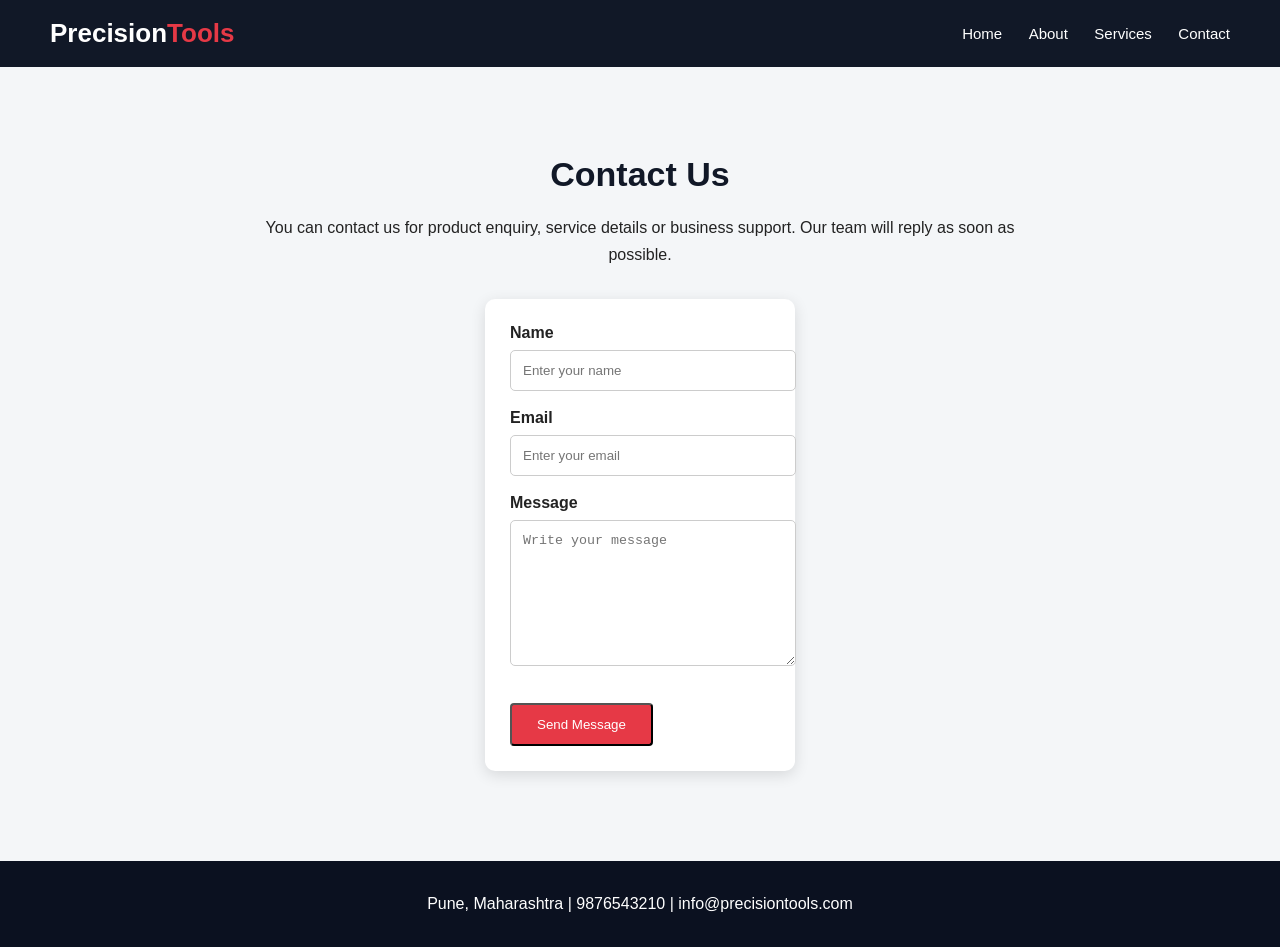
==== commit 5da6ff6e: "Revamp contact page layout and styling" ====
--- a/contact.html
+++ b/contact.html
@@ -1,49 +1,44 @@
 <!DOCTYPE html>
 <html>
 <head>
-<title>Contact Us</title>
-<link rel="stylesheet" href="style.css">
+  <title>Contact Us</title>
+  <link rel="stylesheet" href="style.css">
 </head>
 <body>
 
 <header>
-  <h1>Contact Us</h1>
+  <div class="logo">Precision<span>Tools</span></div>
+  <nav>
+    <a href="index.html">Home</a>
+    <a href="index.html#about">About</a>
+    <a href="index.html#services">Services</a>
+    <a href="contact.html">Contact</a>
+  </nav>
 </header>
 
-<section>
-  <h2>Get in Touch</h2>
-
+<section class="section">
+  <h2>Contact Us</h2>
   <p>
-    If you have any questions, feel free to contact us.
+    You can contact us for product enquiry, service details or business support.
+    Our team will reply as soon as possible.
   </p>
 
-  <form>
-    <label>Name:</label><br>
-    <input type="text"><br><br>
+  <form class="card" style="margin:30px auto; text-align:left;">
+    <label>Name</label>
+    <input type="text" placeholder="Enter your name">
 
-    <label>Email:</label><br>
-    <input type="email"><br><br>
+    <label>Email</label>
+    <input type="email" placeholder="Enter your email">
 
-    <label>Phone:</label><br>
-    <input type="text"><br><br>
+    <label>Message</label>
+    <textarea placeholder="Write your message"></textarea>
 
-    <label>Message:</label><br>
-    <textarea></textarea><br><br>
-
-    <button>Send</button>
+    <button class="btn">Send Message</button>
   </form>
 </section>
 
-<section>
-  <h2>Our Details</h2>
-
-  <p>Address: Pune, Maharashtra</p>
-  <p>Phone: 9876543210</p>
-  <p>Email: info@precisiontools.com</p>
-</section>
-
 <footer>
-  <p>© 2025 Precision Tools</p>
+  <p>Pune, Maharashtra | 9876543210 | info@precisiontools.com</p>
 </footer>
 
 </body>
--- a/style.css
+++ b/style.css
@@ -1,134 +1,149 @@
 body {
-  font-family: Arial;
   margin: 0;
-  background: #f2f2f2;
+  font-family: Arial, sans-serif;
+  background: #f4f6f8;
+  color: #222;
 }
 
-/* Header */
 header {
-  background: #333;
+  background: #111827;
   color: white;
-  text-align: center;
-  padding: 15px;
+  padding: 18px 50px;
+  display: flex;
+  justify-content: space-between;
+  align-items: center;
 }
 
-nav {
-  margin-top: 10px;
+.logo {
+  font-size: 26px;
+  font-weight: bold;
+}
+
+.logo span {
+  color: #e63946;
 }
 
 nav a {
   color: white;
-  margin: 10px;
   text-decoration: none;
+  margin-left: 22px;
+  font-size: 15px;
 }
 
 nav a:hover {
-  color: red;
+  color: #e63946;
 }
 
-/* Sections */
-section {
-  padding: 20px;
-  margin: 10px;
-  background: white;
+.hero {
+  height: 430px;
+  background: linear-gradient(rgba(0,0,0,0.65), rgba(0,0,0,0.65)),
+  url("https://images.unsplash.com/photo-1504328345606-18bbc8c9d7d1?w=1200");
+  background-size: cover;
+  background-position: center;
+  display: flex;
+  align-items: center;
+  padding-left: 70px;
+  color: white;
 }
 
-h2 {
-  color: #333;
+.hero-text {
+  width: 520px;
 }
 
-h3 {
-  color: #444;
+.hero h1 {
+  font-size: 48px;
+  margin-bottom: 15px;
 }
 
-/* Button */
-button {
-  padding: 10px;
-  background: red;
-  color: white;
-  border: none;
+.hero p {
+  font-size: 17px;
+  line-height: 1.7;
 }
 
-button:hover {
-  background: darkred;
+.btn {
+  display: inline-block;
+  background: #e63946;
+  color: white;
+  padding: 12px 25px;
+  margin-top: 15px;
+  text-decoration: none;
+  border-radius: 4px;
 }
 
-/* Team */
-#team div {
-  margin: 10px 0;
+.btn:hover {
+  background: #b91c1c;
 }
 
-/* Services */
-#services div {
-  margin: 10px 0;
+.section {
+  padding: 60px 70px;
+  text-align: center;
 }
 
-/* List */
-ul {
-  list-style-type: square;
+.section h2 {
+  font-size: 34px;
+  margin-bottom: 20px;
+  color: #111827;
 }
 
-/* Footer */
-footer {
-  background: #333;
-  color: white;
-  text-align: center;
-  padding: 10px;
-}
-
-/* Extra styling */
-p {
-  line-height: 1.6;
-}
-
-section:hover {
-  background: #fafafa;
-}
-
-header h1 {
-  margin: 0;
-}
-
-nav a {
+.section p {
+  max-width: 800px;
+  margin: auto;
+  line-height: 1.7;
   font-size: 16px;
 }
 
-footer p {
-  margin: 5px;
+.cards {
+  display: flex;
+  gap: 25px;
+  justify-content: center;
+  margin-top: 30px;
 }
 
-ul li {
-  margin: 5px 0;
+.card {
+  background: white;
+  width: 260px;
+  padding: 25px;
+  border-radius: 10px;
+  box-shadow: 0 4px 15px rgba(0,0,0,0.12);
 }
 
-#home {
-  text-align: center;
+.card h3 {
+  color: #e63946;
+  margin-bottom: 10px;
 }
 
-#about {
-  text-align: left;
+.card p {
+  font-size: 15px;
 }
 
-#services {
-  text-align: left;
+.dark {
+  background: #111827;
+  color: white;
 }
 
-#team {
-  text-align: left;
+.dark h2 {
+  color: white;
 }
 
-button {
-  cursor: pointer;
+footer {
+  background: #0b1120;
+  color: white;
+  text-align: center;
+  padding: 18px;
 }
 
-section {
+input, textarea {
+  width: 100%;
+  padding: 12px;
+  margin: 8px 0 18px;
+  border: 1px solid #ccc;
   border-radius: 5px;
 }
 
-header {
-  border-bottom: 3px solid red;
+textarea {
+  height: 120px;
 }
 
-footer {
-  border-top: 3px solid red;
+label {
+  font-weight: bold;
 }
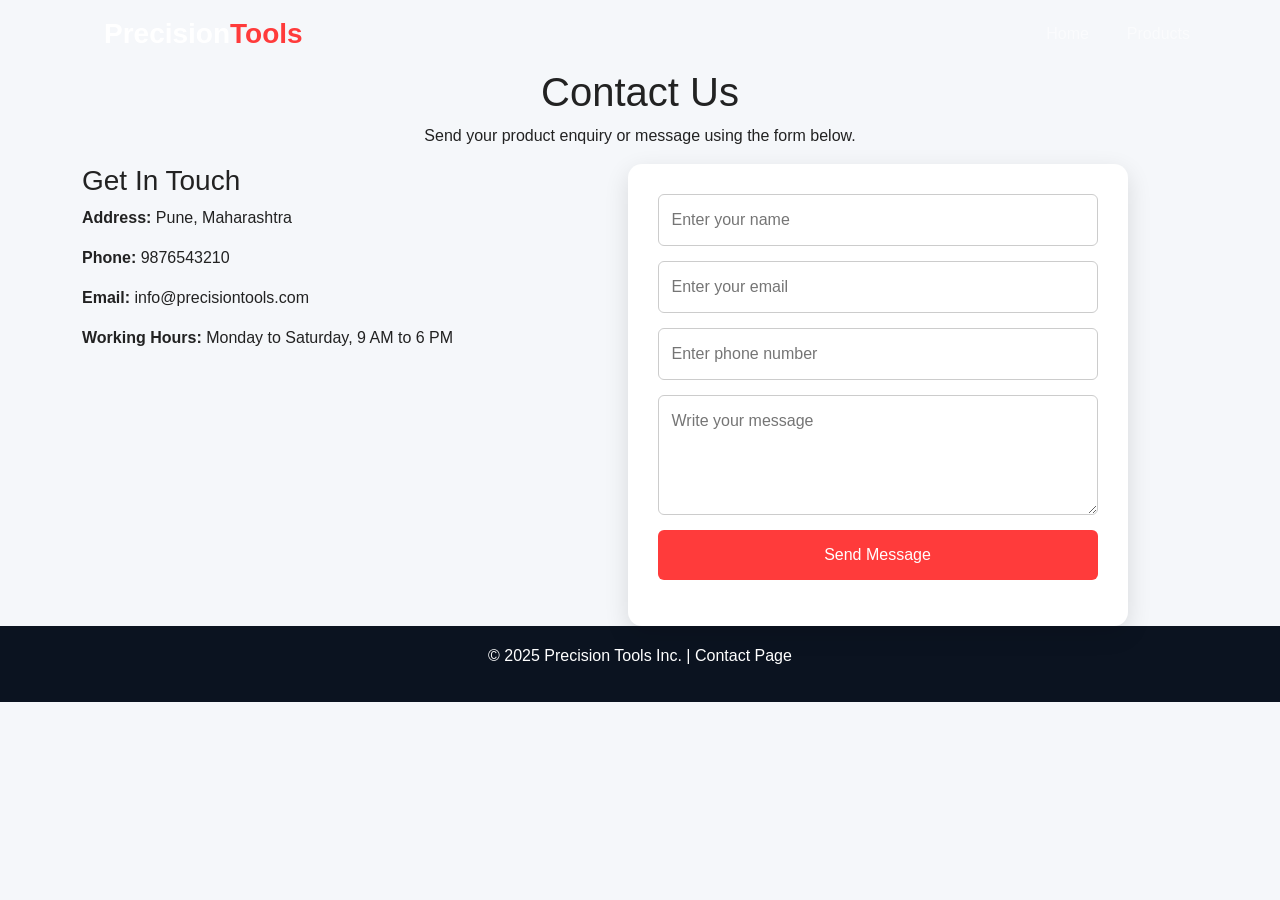
==== commit 6f9d3ff9: "Update contact.html" ====
--- a/contact.html
+++ b/contact.html
@@ -1,45 +1,97 @@
-<!DOCTYPE html>
 <html>
 <head>
-  <title>Contact Us</title>
+  <title>Contact - Precision Tools Inc.</title>
+  <link href="https://cdn.jsdelivr.net/npm/bootstrap@5.3.3/dist/css/bootstrap.min.css" rel="stylesheet">
   <link rel="stylesheet" href="style.css">
 </head>
+
 <body>
 
-<header>
-  <div class="logo">Precision<span>Tools</span></div>
-  <nav>
-    <a href="index.html">Home</a>
-    <a href="index.html#about">About</a>
-    <a href="index.html#services">Services</a>
-    <a href="contact.html">Contact</a>
-  </nav>
-</header>
+<nav class="navbar navbar-expand-lg navbar-dark custom-navbar">
+  <div class="container">
+    <a class="navbar-brand logo" href="index.html">Precision<span>Tools</span></a>
 
-<section class="section">
-  <h2>Contact Us</h2>
-  <p>
-    You can contact us for product enquiry, service details or business support.
-    Our team will reply as soon as possible.
-  </p>
+    <button class="navbar-toggler" type="button" data-bs-toggle="collapse" data-bs-target="#contactMenu">
+      <span class="navbar-toggler-icon"></span>
+    </button>
 
-  <form class="card" style="margin:30px auto; text-align:left;">
-    <label>Name</label>
-    <input type="text" placeholder="Enter your name">
+    <div class="collapse navbar-collapse" id="contactMenu">
+      <ul class="navbar-nav ms-auto">
+        <li class="nav-item"><a class="nav-link" href="index.html" target="_blank">Home</a></li>
+        <li class="nav-item"><a class="nav-link" href="products.html" target="_blank">Products</a></li>
+      </ul>
+    </div>
+  </div>
+</nav>
 
-    <label>Email</label>
-    <input type="email" placeholder="Enter your email">
+<section class="page-hero">
+  <div class="container text-center">
+    <h1>Contact Us</h1>
+    <p>Send your product enquiry or message using the form below.</p>
+  </div>
+</section>
 
-    <label>Message</label>
-    <textarea placeholder="Write your message"></textarea>
+<section class="contact-page">
+  <div class="container">
+    <div class="row g-4">
 
-    <button class="btn">Send Message</button>
-  </form>
+      <div class="col-md-5">
+        <div class="contact-info">
+          <h3>Get In Touch</h3>
+          <p><b>Address:</b> Pune, Maharashtra</p>
+          <p><b>Phone:</b> 9876543210</p>
+          <p><b>Email:</b> info@precisiontools.com</p>
+          <p><b>Working Hours:</b> Monday to Saturday, 9 AM to 6 PM</p>
+        </div>
+      </div>
+
+      <div class="col-md-7">
+        <form onsubmit="return validateForm()" class="contact-form">
+          <input type="text" id="name" placeholder="Enter your name">
+          <input type="email" id="email" placeholder="Enter your email">
+          <input type="text" id="phone" placeholder="Enter phone number">
+          <textarea id="message" placeholder="Write your message"></textarea>
+
+          <button type="submit">Send Message</button>
+          <p id="error"></p>
+        </form>
+      </div>
+
+    </div>
+  </div>
 </section>
 
 <footer>
-  <p>Pune, Maharashtra | 9876543210 | info@precisiontools.com</p>
+  <p>© 2025 Precision Tools Inc. | Contact Page</p>
 </footer>
+
+<script>
+function validateForm() {
+  let name = document.getElementById("name").value;
+  let email = document.getElementById("email").value;
+  let phone = document.getElementById("phone").value;
+  let message = document.getElementById("message").value;
+  let error = document.getElementById("error");
+
+  if (name == "" || email == "" || phone == "" || message == "") {
+    error.style.color = "red";
+    error.innerHTML = "Please fill all fields.";
+    return false;
+  }
+
+  if (phone.length != 10) {
+    error.style.color = "red";
+    error.innerHTML = "Phone number must be 10 digits.";
+    return false;
+  }
+
+  error.style.color = "green";
+  error.innerHTML = "Message submitted successfully!";
+  return false;
+}
+</script>
+
+<script src="https://cdn.jsdelivr.net/npm/bootstrap@5.3.3/dist/js/bootstrap.bundle.min.js"></script>
 
 </body>
 </html>
--- a/style.css
+++ b/style.css
@@ -1,26 +1,39 @@
+* {
+  margin: 0;
+  padding: 0;
+  box-sizing: border-box;
+}
+
+html {
+  scroll-behavior: smooth;
+}
+
 body {
-  margin: 0;
   font-family: Arial, sans-serif;
-  background: #f4f6f8;
+  background: #f5f7fa;
   color: #222;
 }
 
 header {
-  background: #111827;
-  color: white;
-  padding: 18px 50px;
+  width: 100%;
+  background: #0b1320;
+  color: white;
+  padding: 18px 60px;
   display: flex;
   justify-content: space-between;
   align-items: center;
+  position: sticky;
+  top: 0;
+  z-index: 1000;
 }
 
 .logo {
-  font-size: 26px;
+  font-size: 28px;
   font-weight: bold;
 }
 
 .logo span {
-  color: #e63946;
+  color: #ff3b3b;
 }
 
 nav a {
@@ -31,119 +44,259 @@
 }
 
 nav a:hover {
-  color: #e63946;
-}
-
-.hero {
-  height: 430px;
-  background: linear-gradient(rgba(0,0,0,0.65), rgba(0,0,0,0.65)),
-  url("https://images.unsplash.com/photo-1504328345606-18bbc8c9d7d1?w=1200");
+  color: #ff3b3b;
+}
+
+.slider {
+  height: 550px;
+  position: relative;
+  overflow: hidden;
+}
+
+.slide {
+  height: 550px;
+  width: 100%;
+  display: none;
   background-size: cover;
   background-position: center;
+  position: absolute;
+}
+
+.slide::before {
+  content: "";
+  position: absolute;
+  inset: 0;
+  background: rgba(0,0,0,0.62);
+}
+
+.slide.active {
+  display: block;
+}
+
+.slide-content {
+  position: relative;
+  color: white;
+  max-width: 650px;
+  padding-top: 150px;
+  margin-left: 70px;
+}
+
+.slide-content h1 {
+  font-size: 55px;
+  margin-bottom: 20px;
+}
+
+.slide-content p {
+  font-size: 19px;
+  line-height: 1.6;
+  margin-bottom: 25px;
+}
+
+.btn {
+  background: #ff3b3b;
+  color: white;
+  text-decoration: none;
+  padding: 13px 28px;
+  border-radius: 5px;
+  font-weight: bold;
+}
+
+.arrow {
+  position: absolute;
+  top: 50%;
+  background: white;
+  border: none;
+  font-size: 28px;
+  padding: 10px 18px;
+  cursor: pointer;
+}
+
+.left {
+  left: 20px;
+}
+
+.right {
+  right: 20px;
+}
+
+.about, .services, .products, .team, .contact {
+  padding: 70px 60px;
+  text-align: center;
+}
+
+.about h2, .services h2, .products h2, .team h2, .contact h2 {
+  font-size: 36px;
+  margin-bottom: 20px;
+  color: #0b1320;
+}
+
+.about p, .product-text {
+  max-width: 850px;
+  margin: auto;
+  font-size: 17px;
+  line-height: 1.8;
+}
+
+.service-box, .product-box, .team-box {
   display: flex;
-  align-items: center;
-  padding-left: 70px;
-  color: white;
-}
-
-.hero-text {
-  width: 520px;
-}
-
-.hero h1 {
-  font-size: 48px;
+  justify-content: center;
+  gap: 30px;
+  margin-top: 35px;
+}
+
+.service-card, .product-card, .team-card {
+  width: 300px;
+  background: white;
+  padding: 30px;
+  border-radius: 14px;
+  box-shadow: 0 8px 25px rgba(0,0,0,0.12);
+  transition: 0.3s;
+}
+
+.service-card:hover, .product-card:hover, .team-card:hover {
+  transform: translateY(-8px);
+}
+
+.service-card h3 {
+  color: #ff3b3b;
+  margin-bottom: 12px;
+}
+
+.product-card {
+  padding: 0 0 25px;
+  overflow: hidden;
+}
+
+.product-card img {
+  width: 100%;
+  height: 190px;
+  object-fit: cover;
+}
+
+.product-card h3 {
+  color: #ff3b3b;
+  margin: 18px 0 10px;
+}
+
+.product-card p {
+  padding: 0 20px;
+  line-height: 1.6;
+  font-size: 15px;
+}
+
+.buy-btn {
+  display: inline-block;
+  margin-top: 18px;
+  padding: 11px 22px;
+  background: #0b1320;
+  color: white;
+  text-decoration: none;
+  border-radius: 5px;
+}
+
+.buy-btn:hover {
+  background: #ff3b3b;
+}
+
+.team {
+  background: #0b1320;
+}
+
+.team h2 {
+  color: white;
+}
+
+.team-card img {
+  width: 120px;
+  height: 120px;
+  border-radius: 50%;
+  object-fit: cover;
+}
+
+.team-card h3 {
+  margin-top: 15px;
+  color: #0b1320;
+}
+
+.team-card p {
+  color: #666;
+}
+
+form {
+  max-width: 500px;
+  background: white;
+  padding: 30px;
+  margin: auto;
+  border-radius: 14px;
+  box-shadow: 0 8px 25px rgba(0,0,0,0.12);
+}
+
+input, textarea {
+  width: 100%;
+  padding: 13px;
   margin-bottom: 15px;
-}
-
-.hero p {
-  font-size: 17px;
-  line-height: 1.7;
-}
-
-.btn {
-  display: inline-block;
-  background: #e63946;
-  color: white;
-  padding: 12px 25px;
-  margin-top: 15px;
-  text-decoration: none;
-  border-radius: 4px;
-}
-
-.btn:hover {
-  background: #b91c1c;
-}
-
-.section {
-  padding: 60px 70px;
-  text-align: center;
-}
-
-.section h2 {
-  font-size: 34px;
-  margin-bottom: 20px;
-  color: #111827;
-}
-
-.section p {
-  max-width: 800px;
-  margin: auto;
-  line-height: 1.7;
+  border: 1px solid #ccc;
+  border-radius: 6px;
+}
+
+textarea {
+  height: 120px;
+}
+
+form button {
+  width: 100%;
+  padding: 13px;
+  background: #ff3b3b;
+  color: white;
+  border: none;
   font-size: 16px;
-}
-
-.cards {
-  display: flex;
-  gap: 25px;
-  justify-content: center;
-  margin-top: 30px;
-}
-
-.card {
-  background: white;
-  width: 260px;
-  padding: 25px;
-  border-radius: 10px;
-  box-shadow: 0 4px 15px rgba(0,0,0,0.12);
-}
-
-.card h3 {
-  color: #e63946;
-  margin-bottom: 10px;
-}
-
-.card p {
-  font-size: 15px;
-}
-
-.dark {
-  background: #111827;
-  color: white;
-}
-
-.dark h2 {
-  color: white;
+  border-radius: 6px;
+  cursor: pointer;
+}
+
+#error {
+  margin-top: 12px;
+  color: red;
+  font-weight: bold;
 }
 
 footer {
-  background: #0b1120;
+  background: #0b1320;
   color: white;
   text-align: center;
   padding: 18px;
 }
 
-input, textarea {
-  width: 100%;
-  padding: 12px;
-  margin: 8px 0 18px;
-  border: 1px solid #ccc;
-  border-radius: 5px;
-}
-
-textarea {
-  height: 120px;
-}
-
-label {
-  font-weight: bold;
-}
+@media(max-width: 768px) {
+  header {
+    flex-direction: column;
+    padding: 15px;
+  }
+
+  nav {
+    margin-top: 12px;
+  }
+
+  nav a {
+    display: inline-block;
+    margin: 8px;
+  }
+
+  .slide-content {
+    margin-left: 25px;
+    padding-top: 130px;
+  }
+
+  .slide-content h1 {
+    font-size: 36px;
+  }
+
+  .service-box, .product-box, .team-box {
+    flex-direction: column;
+    align-items: center;
+  }
+
+  .about, .services, .products, .team, .contact {
+    padding: 50px 20px;
+  }
+}
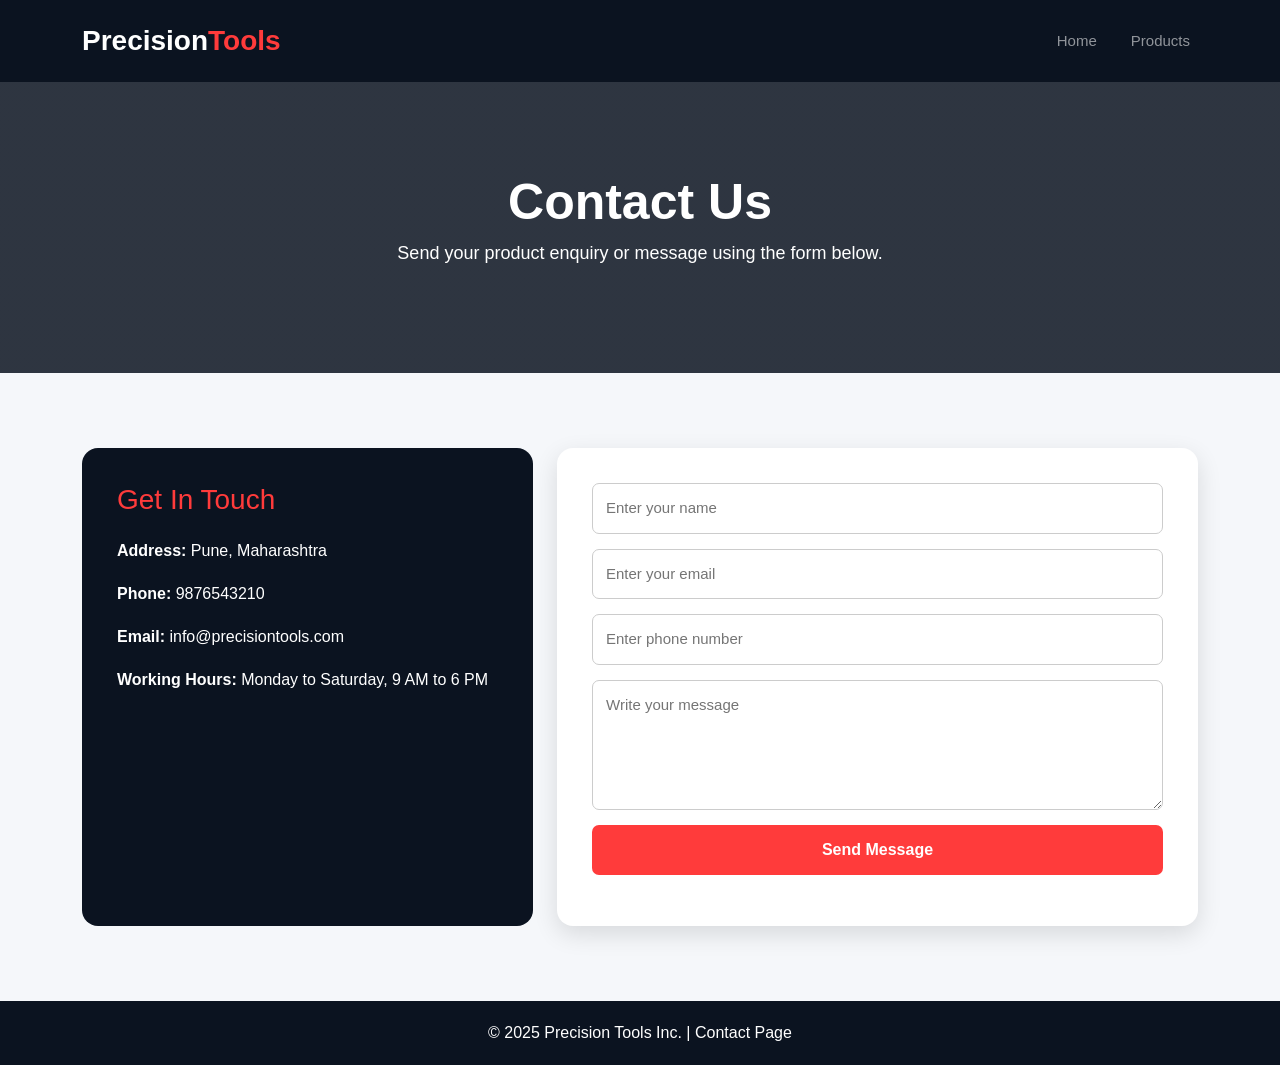
==== commit ac939ca5: "Update contact.html" ====
--- a/contact.html
+++ b/contact.html
@@ -18,7 +18,7 @@
     <div class="collapse navbar-collapse" id="contactMenu">
       <ul class="navbar-nav ms-auto">
         <li class="nav-item"><a class="nav-link" href="index.html" target="_blank">Home</a></li>
-        <li class="nav-item"><a class="nav-link" href="products.html" target="_blank">Products</a></li>
+        <li class="nav-item"><a class="nav-link" href="product.html" target="_blank">Products</a></li>
       </ul>
     </div>
   </div>
--- a/style.css
+++ b/style.css
@@ -14,17 +14,9 @@
   color: #222;
 }
 
-header {
-  width: 100%;
-  background: #0b1320;
-  color: white;
-  padding: 18px 60px;
-  display: flex;
-  justify-content: space-between;
-  align-items: center;
-  position: sticky;
-  top: 0;
-  z-index: 1000;
+.custom-navbar {
+  background: #0b1320;
+  padding: 15px 0;
 }
 
 .logo {
@@ -36,227 +28,336 @@
   color: #ff3b3b;
 }
 
-nav a {
-  color: white;
-  text-decoration: none;
-  margin-left: 22px;
+.nav-link {
+  margin-left: 18px;
   font-size: 15px;
 }
 
-nav a:hover {
-  color: #ff3b3b;
-}
-
-.slider {
-  height: 550px;
-  position: relative;
-  overflow: hidden;
-}
-
-.slide {
-  height: 550px;
-  width: 100%;
-  display: none;
+.nav-link:hover {
+  color: #ff3b3b !important;
+}
+
+.hero-slide {
+  height: 620px;
   background-size: cover;
   background-position: center;
-  position: absolute;
-}
-
-.slide::before {
+  position: relative;
+}
+
+.hero-slide::before {
   content: "";
   position: absolute;
   inset: 0;
-  background: rgba(0,0,0,0.62);
-}
-
-.slide.active {
-  display: block;
-}
-
-.slide-content {
+  background: rgba(0,0,0,0.65);
+}
+
+.slide1 {
+  background-image: url("https://images.unsplash.com/photo-1504328345606-18bbc8c9d7d1?w=1400");
+}
+
+.slide2 {
+  background-image: url("https://images.unsplash.com/photo-1581092918056-0c4c3acd3789?w=1400");
+}
+
+.slide3 {
+  background-image: url("https://images.unsplash.com/photo-1565043589221-1a6fd9ae45c7?w=1400");
+}
+
+.hero-content {
   position: relative;
-  color: white;
-  max-width: 650px;
-  padding-top: 150px;
-  margin-left: 70px;
-}
-
-.slide-content h1 {
-  font-size: 55px;
-  margin-bottom: 20px;
-}
-
-.slide-content p {
-  font-size: 19px;
+  z-index: 2;
+  height: 620px;
+  color: white;
+  text-align: center;
+  display: flex;
+  flex-direction: column;
+  justify-content: center;
+  align-items: center;
+  max-width: 850px;
+  margin: auto;
+  padding: 20px;
+}
+
+.hero-content h1 {
+  font-size: 56px;
+  font-weight: bold;
+  margin-bottom: 18px;
+}
+
+.hero-content p {
+  font-size: 20px;
   line-height: 1.6;
   margin-bottom: 25px;
 }
 
-.btn {
+.main-btn {
   background: #ff3b3b;
   color: white;
+  padding: 13px 30px;
   text-decoration: none;
-  padding: 13px 28px;
-  border-radius: 5px;
-  font-weight: bold;
-}
-
-.arrow {
-  position: absolute;
-  top: 50%;
-  background: white;
-  border: none;
-  font-size: 28px;
-  padding: 10px 18px;
-  cursor: pointer;
-}
-
-.left {
-  left: 20px;
-}
-
-.right {
-  right: 20px;
-}
-
-.about, .services, .products, .team, .contact {
-  padding: 70px 60px;
-  text-align: center;
-}
-
-.about h2, .services h2, .products h2, .team h2, .contact h2 {
-  font-size: 36px;
-  margin-bottom: 20px;
+  border-radius: 6px;
+  font-weight: bold;
+  display: inline-block;
+}
+
+.main-btn:hover {
+  background: #c91f1f;
+  color: white;
+}
+
+.section {
+  padding: 75px 0;
+}
+
+.section h2,
+.team-section h2,
+.product-section h2,
+.small-products h2 {
+  font-size: 38px;
+  font-weight: bold;
   color: #0b1320;
-}
-
-.about p, .product-text {
+  margin-bottom: 18px;
+}
+
+.section p {
   max-width: 850px;
   margin: auto;
   font-size: 17px;
   line-height: 1.8;
 }
 
-.service-box, .product-box, .team-box {
-  display: flex;
-  justify-content: center;
-  gap: 30px;
-  margin-top: 35px;
-}
-
-.service-card, .product-card, .team-card {
-  width: 300px;
+.info-box {
   background: white;
   padding: 30px;
   border-radius: 14px;
+  box-shadow: 0 8px 25px rgba(0,0,0,0.10);
+}
+
+.info-box h3 {
+  color: #ff3b3b;
+  font-size: 38px;
+  font-weight: bold;
+}
+
+.small-products {
+  background: #0b1320;
+  color: white;
+  padding: 60px 0;
+}
+
+.small-products h2 {
+  color: white;
+}
+
+.small-products p {
+  font-size: 17px;
+  line-height: 1.7;
+}
+
+.team-section {
+  background: #f5f7fa;
+  padding: 75px 0;
+}
+
+.team-line {
+  color: #555;
+  font-size: 17px;
+}
+
+.team-card {
+  background: white;
+  padding: 30px;
+  border-radius: 16px;
+  box-shadow: 0 8px 25px rgba(0,0,0,0.12);
+  height: 100%;
+  transition: 0.3s;
+}
+
+.team-card:hover {
+  transform: translateY(-8px);
+}
+
+.team-card img {
+  width: 130px;
+  height: 130px;
+  border-radius: 50%;
+  margin-bottom: 18px;
+  object-fit: cover;
+}
+
+.team-card h3 {
+  color: #0b1320;
+  font-weight: bold;
+}
+
+.team-card h5 {
+  color: #ff3b3b;
+  font-size: 16px;
+  margin-bottom: 15px;
+}
+
+.team-card p {
+  color: #555;
+  line-height: 1.7;
+}
+
+.map-box {
+  margin-top: 30px;
+  border-radius: 16px;
+  overflow: hidden;
+  box-shadow: 0 8px 25px rgba(0,0,0,0.12);
+}
+
+.map-box iframe {
+  width: 100%;
+  height: 380px;
+  border: 0;
+}
+
+.page-hero {
+  background: linear-gradient(rgba(11,19,32,0.85), rgba(11,19,32,0.85)),
+  url("https://images.unsplash.com/photo-1504328345606-18bbc8c9d7d1?w=1400");
+  background-size: cover;
+  background-position: center;
+  color: white;
+  padding: 90px 0;
+}
+
+.page-hero h1 {
+  font-size: 50px;
+  font-weight: bold;
+}
+
+.page-hero p {
+  font-size: 18px;
+}
+
+.product-page {
+  padding: 75px 0;
+}
+
+.product-card {
+  position: relative;
+  background: white;
+  border-radius: 18px;
+  overflow: hidden;
+  height: 100%;
   box-shadow: 0 8px 25px rgba(0,0,0,0.12);
   transition: 0.3s;
 }
 
-.service-card:hover, .product-card:hover, .team-card:hover {
+.product-card:hover {
   transform: translateY(-8px);
-}
-
-.service-card h3 {
-  color: #ff3b3b;
-  margin-bottom: 12px;
-}
-
-.product-card {
-  padding: 0 0 25px;
-  overflow: hidden;
 }
 
 .product-card img {
   width: 100%;
-  height: 190px;
+  height: 220px;
   object-fit: cover;
 }
 
-.product-card h3 {
+.product-body {
+  padding: 25px;
+  text-align: center;
+}
+
+.product-body h3 {
+  color: #0b1320;
+  font-weight: bold;
+  margin-bottom: 12px;
+}
+
+.product-body p {
+  color: #555;
+  line-height: 1.7;
+}
+
+.product-btn {
+  display: inline-block;
+  background: #ff3b3b;
+  color: white;
+  padding: 11px 24px;
+  text-decoration: none;
+  border-radius: 6px;
+  font-weight: bold;
+  margin-top: 10px;
+}
+
+.product-btn:hover {
+  background: #0b1320;
+  color: white;
+}
+
+.tag {
+  position: absolute;
+  top: 15px;
+  left: 15px;
+  background: #ff3b3b;
+  color: white;
+  padding: 6px 14px;
+  border-radius: 20px;
+  font-size: 13px;
+  z-index: 5;
+}
+
+.contact-page {
+  padding: 75px 0;
+}
+
+.contact-info {
+  background: #0b1320;
+  color: white;
+  padding: 35px;
+  border-radius: 16px;
+  height: 100%;
+}
+
+.contact-info h3 {
+  margin-bottom: 20px;
   color: #ff3b3b;
-  margin: 18px 0 10px;
-}
-
-.product-card p {
-  padding: 0 20px;
-  line-height: 1.6;
-  font-size: 15px;
-}
-
-.buy-btn {
-  display: inline-block;
-  margin-top: 18px;
-  padding: 11px 22px;
-  background: #0b1320;
-  color: white;
-  text-decoration: none;
-  border-radius: 5px;
-}
-
-.buy-btn:hover {
-  background: #ff3b3b;
-}
-
-.team {
-  background: #0b1320;
-}
-
-.team h2 {
-  color: white;
-}
-
-.team-card img {
-  width: 120px;
-  height: 120px;
-  border-radius: 50%;
-  object-fit: cover;
-}
-
-.team-card h3 {
-  margin-top: 15px;
-  color: #0b1320;
-}
-
-.team-card p {
-  color: #666;
-}
-
-form {
-  max-width: 500px;
+}
+
+.contact-info p {
+  line-height: 1.7;
+}
+
+.contact-form {
   background: white;
-  padding: 30px;
-  margin: auto;
-  border-radius: 14px;
+  padding: 35px;
+  border-radius: 16px;
   box-shadow: 0 8px 25px rgba(0,0,0,0.12);
 }
 
-input, textarea {
+input,
+textarea {
   width: 100%;
   padding: 13px;
   margin-bottom: 15px;
   border: 1px solid #ccc;
-  border-radius: 6px;
+  border-radius: 7px;
+  font-size: 15px;
 }
 
 textarea {
-  height: 120px;
-}
-
-form button {
+  height: 130px;
+}
+
+.contact-form button {
   width: 100%;
+  background: #ff3b3b;
+  color: white;
   padding: 13px;
-  background: #ff3b3b;
-  color: white;
   border: none;
-  font-size: 16px;
-  border-radius: 6px;
-  cursor: pointer;
+  border-radius: 7px;
+  font-weight: bold;
+}
+
+.contact-form button:hover {
+  background: #0b1320;
 }
 
 #error {
   margin-top: 12px;
-  color: red;
   font-weight: bold;
 }
 
@@ -264,39 +365,47 @@
   background: #0b1320;
   color: white;
   text-align: center;
-  padding: 18px;
+  padding: 20px;
+}
+
+footer p {
+  margin: 0;
 }
 
 @media(max-width: 768px) {
-  header {
-    flex-direction: column;
-    padding: 15px;
-  }
-
-  nav {
-    margin-top: 12px;
-  }
-
-  nav a {
-    display: inline-block;
-    margin: 8px;
-  }
-
-  .slide-content {
-    margin-left: 25px;
-    padding-top: 130px;
-  }
-
-  .slide-content h1 {
+  .hero-content h1 {
     font-size: 36px;
   }
 
-  .service-box, .product-box, .team-box {
-    flex-direction: column;
-    align-items: center;
-  }
-
-  .about, .services, .products, .team, .contact {
-    padding: 50px 20px;
-  }
-}
+  .hero-content p {
+    font-size: 16px;
+  }
+
+  .hero-slide,
+  .hero-content {
+    height: 540px;
+  }
+
+  .nav-link {
+    margin-left: 0;
+  }
+
+  .small-products {
+    text-align: center;
+  }
+
+  .small-products .text-md-end {
+    text-align: center !important;
+    margin-top: 20px;
+  }
+
+  .section h2,
+  .team-section h2,
+  .small-products h2 {
+    font-size: 30px;
+  }
+
+  .page-hero h1 {
+    font-size: 36px;
+  }
+}
